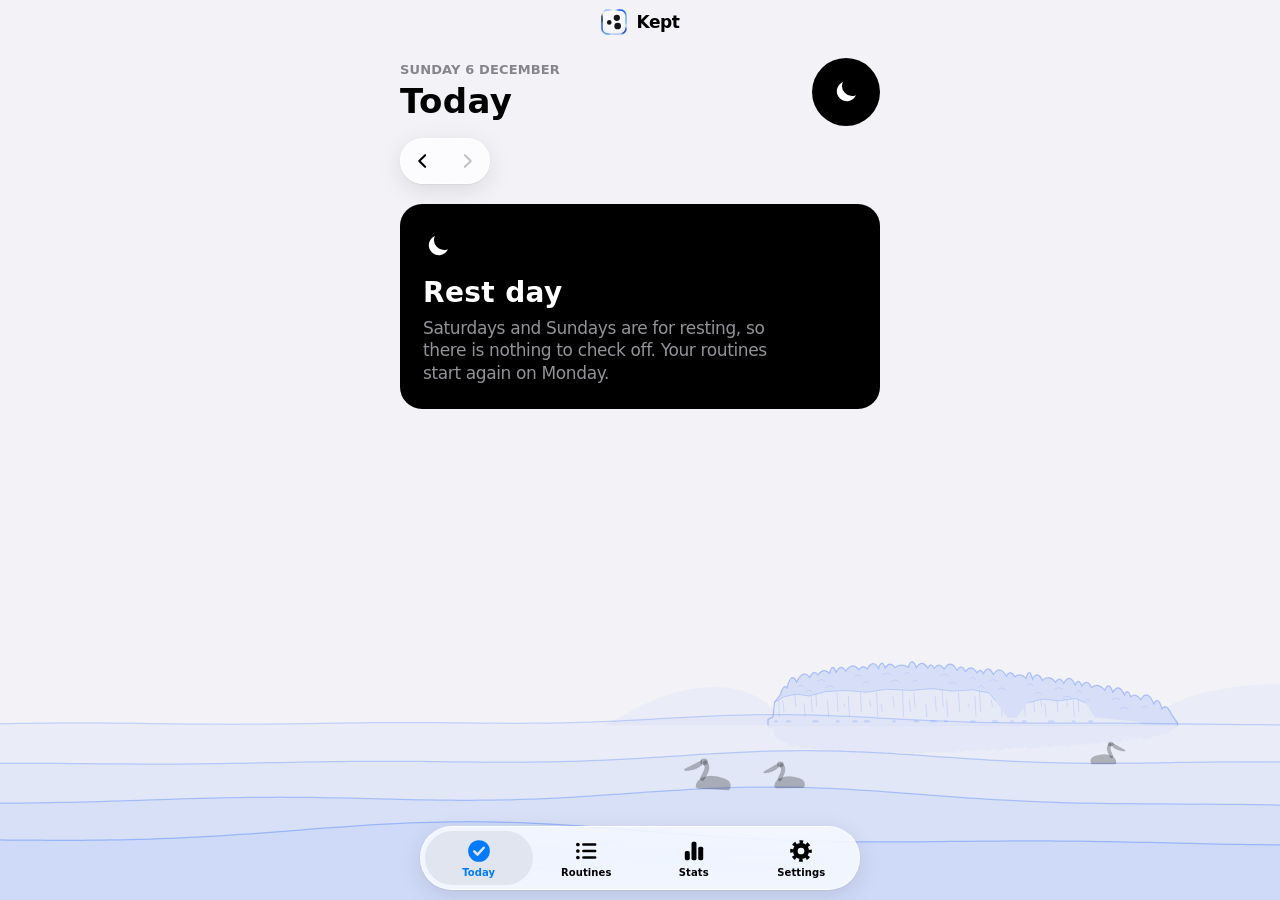
==== app/index.html @ f03f48f1 "Add the lake, Golem Grad, pelicans and the dandelion from the website Port the owner's Krtse XO webs" ====
<!doctype html>
<html lang="en">
<head>
<meta charset="utf-8">
<meta name="viewport" content="width=device-width, initial-scale=1, viewport-fit=cover">
<meta name="color-scheme" content="light dark">
<title>Kept</title>
<link rel="icon" href="icons/icon.svg" type="image/svg+xml">
<link rel="apple-touch-icon" href="icons/apple-touch-icon.png">
<link rel="stylesheet" href="styles.css">
<script type="module" src="js/ui.js"></script>
</head>
<body>
<header class="navbar"><img src="icons/icon.svg" alt="" width="28" height="28"><span>Kept</span></header>
<canvas id="water" aria-hidden="true"></canvas>
<div class="app" id="app"></div>

<div class="tabs glass"><nav id="tabs" aria-label="Sections">
  <button data-tab="today"><svg viewBox="0 0 24 24" aria-hidden="true"><mask id="tick"><rect width="24" height="24" fill="#fff"/><path d="m7.6 12.4 3 3 5.8-6.4" fill="none" stroke="#000" stroke-width="2.3" stroke-linecap="round" stroke-linejoin="round"/></mask><circle cx="12" cy="12" r="10" fill="currentColor" mask="url(#tick)"/></svg><span>Today</span></button>
  <button data-tab="routines"><svg viewBox="0 0 24 24" aria-hidden="true"><g fill="currentColor"><circle cx="4.5" cy="6" r="1.7"/><circle cx="4.5" cy="12" r="1.7"/><circle cx="4.5" cy="18" r="1.7"/></g><path d="M9.5 6h11M9.5 12h11M9.5 18h11" stroke="currentColor" stroke-width="2.2" stroke-linecap="round"/></svg><span>Routines</span></button>
  <button data-tab="stats"><svg viewBox="0 0 24 24" fill="currentColor" aria-hidden="true"><rect x="3.5" y="12" width="4.6" height="8.5" rx="1.5"/><rect x="9.7" y="3.5" width="4.6" height="17" rx="1.5"/><rect x="15.9" y="8" width="4.6" height="12.5" rx="1.5"/></svg><span>Stats</span></button>
  <button data-tab="settings"><svg viewBox="0 0 24 24" aria-hidden="true"><circle cx="12" cy="12" r="8.4" fill="none" stroke="currentColor" stroke-width="3.2" stroke-dasharray="3.3 3.3" stroke-dashoffset="1.65"/><path fill="currentColor" fill-rule="evenodd" d="M12 4.6a7.4 7.4 0 1 1 0 14.8 7.4 7.4 0 0 1 0-14.8zm0 4.3a3.1 3.1 0 1 0 0 6.2 3.1 3.1 0 0 0 0-6.2z"/></svg><span>Settings</span></button>
</nav></div>

<div id="sheetRoot"></div>
<div class="toast glass" id="toast" role="status" hidden></div>
</body>
</html>
---- app/styles.css ----
/* Kept: Apple (iOS) look. Large titles, gray grouped background with rounded lists, glass bars and buttons, the system font. */
:root{
  color-scheme:light;
  /* Apple system colors */
  --bg:#F2F2F7; --surface:#FFFFFF; --ink:#000000;
  --muted:rgba(60,60,67,.6); --faint:rgba(60,60,67,.3); --line:rgba(60,60,67,.29); --ring-off:rgba(60,60,67,.36);
  --fill:rgba(118,118,128,.12); --fill-2:rgba(120,120,128,.2); --seg-on:#FFFFFF;
  --tint:#007AFF; --tint-soft:rgba(0,122,255,.12); --green:#34C759; --danger:#FF3B30;
  --rest:#000000; --rest-ink:rgba(235,235,245,.62); --rest-title:#FFFFFF; --rest-line:transparent;
  --glass:rgba(255,255,255,.72); --glass-line:rgba(255,255,255,.75); --glass-shadow:0 6px 24px rgba(0,0,0,.1),0 1px 2px rgba(0,0,0,.06);
  --water-rgb:31, 94, 255; --water-alpha:.07; /* the lake's blue, from the owner's website */
  --hair:.5px; --radius:22px;
  --font:-apple-system,BlinkMacSystemFont,system-ui,"Segoe UI",Roboto,sans-serif;
  --font-round:ui-rounded,-apple-system,BlinkMacSystemFont,system-ui,"Segoe UI",sans-serif;
}
/* dark mode follows the iPhone setting; there is no theme toggle */
@media (prefers-color-scheme: dark){:root{
  color-scheme:dark;
  --bg:#000000; --surface:#1C1C1E; --ink:#FFFFFF;
  --muted:rgba(235,235,245,.6); --faint:rgba(235,235,245,.3); --line:rgba(84,84,88,.65); --ring-off:rgba(235,235,245,.34);
  --fill:rgba(118,118,128,.24); --fill-2:rgba(120,120,128,.36); --seg-on:#636366;
  --tint:#0A84FF; --tint-soft:rgba(10,132,255,.2); --green:#30D158; --danger:#FF453A;
  --rest-line:rgba(255,255,255,.18); --water-alpha:.09;
  --glass:rgba(37,37,40,.72); --glass-line:rgba(255,255,255,.12); --glass-shadow:0 6px 24px rgba(0,0,0,.5) }}
/* hairlines are half a pixel on Retina screens and one pixel elsewhere */
@media (max-resolution:1.5dppx){:root{--hair:1px}}

*{box-sizing:border-box}
[hidden]{display:none!important}
html{-webkit-text-size-adjust:100%;text-size-adjust:100%}
body{margin:0;min-height:100vh;background:var(--bg);color:var(--ink);font:17px/1.3 var(--font);letter-spacing:-.022em;
  -webkit-font-smoothing:antialiased;-webkit-tap-highlight-color:transparent;
  padding-left:max(16px,env(safe-area-inset-left,0px));padding-right:max(16px,env(safe-area-inset-right,0px))}
button,input,textarea{font:inherit;color:inherit;letter-spacing:inherit}
button{cursor:pointer}
:focus-visible{outline:2px solid var(--tint);outline-offset:2px}
img{display:block}
.app{position:relative;z-index:1;max-width:480px;margin:0 auto;padding-block:calc(52px + env(safe-area-inset-top,0px)) calc(110px + env(safe-area-inset-bottom,0px))}
h1,h2,h3{margin:0;text-wrap:balance}
.num{font-variant-numeric:tabular-nums}

/* large title, and the top bar with the logo and name, always visible; it turns to glass once content scrolls under it */
.head{display:flex;align-items:center;gap:12px;padding:6px 0 12px}
.head .titles{flex:1;min-width:0}
.eyebrow{font-size:13px;font-weight:600;letter-spacing:.01em;text-transform:uppercase;color:var(--muted);margin-bottom:2px}
.head h1{font-size:34px;font-weight:700;line-height:1.2;letter-spacing:.011em}
.navbar{position:fixed;inset:0 0 auto;z-index:15;height:calc(44px + env(safe-area-inset-top,0px));padding-top:env(safe-area-inset-top,0px);
  display:flex;align-items:center;justify-content:center;gap:8px;font-size:17px;font-weight:600;
  background:var(--bg);transition:background-color .2s,box-shadow .2s}
.navbar img{width:28px;height:28px}
body.scrolled .navbar{background:var(--glass);-webkit-backdrop-filter:blur(24px) saturate(180%);backdrop-filter:blur(24px) saturate(180%);box-shadow:0 var(--hair) 0 var(--line)}

/* glass buttons, like iOS 26 toolbar buttons */
.glass{background:var(--glass);-webkit-backdrop-filter:blur(20px) saturate(180%);backdrop-filter:blur(20px) saturate(180%);
  border:var(--hair) solid var(--glass-line);box-shadow:var(--glass-shadow)}
.gbtn{width:44px;height:44px;flex:none;border-radius:50%;display:grid;place-items:center;padding:0;color:var(--ink);transition:transform .15s}
.gbtn:not(.glass){border:0;background:transparent}
.gbtn:disabled{color:var(--faint);cursor:default}
.gbtn.prominent{border:0;background:var(--tint);color:#fff;box-shadow:0 4px 14px color-mix(in srgb,var(--tint) 35%,transparent)}
.ggroup{display:inline-flex;border-radius:999px}
.gpill{height:44px;padding:0 18px;border-radius:999px;font-size:15px;font-weight:600;letter-spacing:-.016em;color:var(--tint);transition:transform .15s}
.gbtn:active:not(:disabled),.gpill:active{transform:scale(.94)}
.daynav{display:flex;align-items:center;gap:10px;margin:0 0 20px}

/* progress ring, in the style of the Fitness rings */
.ring{flex:none;display:block}
.ring .trk{stroke:color-mix(in srgb,var(--green) 22%,transparent)}
.ring .prog{stroke:var(--green);transition:stroke-dashoffset .6s cubic-bezier(.2,.8,.2,1)}
.ring .t{font-family:var(--font-round);font-weight:700;fill:var(--ink);letter-spacing:0}

/* inset grouped lists */
.group{background:var(--surface);border-radius:var(--radius);overflow:hidden}
.group + .group{margin-top:20px}
.group.pad{padding:14px}
.group:not(.pad) > * + *{background:linear-gradient(var(--line),var(--line)) no-repeat right top/calc(100% - var(--sep,16px)) var(--hair)}
.group.tiles{--sep:68px}
.group :focus-visible{outline-offset:-2px}
.row{display:flex;align-items:center;gap:12px;width:100%;min-height:48px;margin:0;padding:11px 16px;border:0;border-radius:0;background-color:transparent;text-align:left;font-size:17px;color:var(--ink)}
button.row:active{background-color:var(--fill-2)}
.row .body{flex:1;min-width:0}
.row .name{overflow-wrap:anywhere}
.row .hint{font-size:15px;letter-spacing:-.016em;color:var(--muted)}
.row.link{color:var(--tint)}
.row.danger{color:var(--danger)}
.row.center{justify-content:center}
.disc{flex:none;color:var(--faint)}
.addicon{width:40px;flex:none;display:grid;place-items:center;color:var(--tint)}
.gh{font-size:13px;letter-spacing:-.006em;text-transform:uppercase;color:var(--muted);padding:0 16px 7px;margin-top:24px}
.gf{font-size:13px;letter-spacing:-.006em;color:var(--muted);padding:7px 16px 0;margin:0}
.sh{font-size:22px;font-weight:700;letter-spacing:-.012em;margin:28px 0 10px}
.note{text-align:center;color:var(--muted);font-size:15px;margin:18px 0 0}
.tile{width:40px;height:40px;border-radius:10px;flex:none;display:grid;place-items:center;font-size:22px;letter-spacing:0;background:color-mix(in srgb,var(--c) 18%,transparent)}

/* routines on the Today screen */
.row.item{min-height:64px;padding:10px 10px 10px 16px}
.check{width:44px;height:44px;margin:-8px 0;flex:none;padding:0;border:0;background:transparent;display:grid;place-items:center}
.check .ci,.status{width:30px;height:30px;border-radius:50%;flex:none;display:grid;place-items:center}
.check .ci{border:2px solid var(--ring-off);transition:background-color .2s,border-color .2s,transform .2s}
.check svg,.status svg{opacity:0}
.item.done .check .ci,.item.done .status{background:var(--c);border-color:var(--c)}
.item.done .check svg,.item.done .status svg{opacity:1}
.check:active .ci{transform:scale(.86)}
.item.pop .ci{animation:pop .4s cubic-bezier(.2,.9,.3,1.3)}
@keyframes pop{from{transform:scale(.6)}}
.item.done .name{color:var(--muted)}
.status{border:2px dashed var(--ring-off);margin-right:7px}
.item.done .status{border-style:solid}
.item.missed .hint{color:var(--danger)}
.lockline{display:flex;align-items:center;gap:6px;font-size:13px;letter-spacing:-.006em;color:var(--muted);padding:0 16px 8px}
.lockline svg{flex:none}

.empty{display:flex;flex-direction:column;align-items:center;gap:8px;text-align:center;padding:40px 16px 16px;color:var(--muted)}
.empty .logo{width:88px;height:88px;margin-bottom:8px}
.empty h3{color:var(--ink);font-size:22px;font-weight:700;letter-spacing:-.012em}
.empty p{margin:0 0 12px;font-size:15px;letter-spacing:-.016em;max-width:30ch}

.primary{display:block;width:100%;min-height:50px;padding:14px 22px;border:0;border-radius:999px;background:var(--tint);color:#fff;font-size:17px;font-weight:600;transition:transform .15s,opacity .15s}
.primary:active{transform:scale(.97);opacity:.85}
.empty .primary{width:auto;padding-inline:28px}

/* rest days (Sat & Sun) are always black */
.restcard{background:var(--rest);color:var(--rest-ink);border:1px solid var(--rest-line);border-radius:var(--radius);padding:26px 22px 24px;display:flex;flex-direction:column;gap:6px}
.restcard > svg{color:var(--rest-title)}
.restcard h3{color:var(--rest-title);font-size:28px;font-weight:700;letter-spacing:.013em;margin-top:8px}
.restcard p{margin:0;max-width:34ch}
.restbadge{width:68px;height:68px;border-radius:50%;flex:none;display:grid;place-items:center;background:var(--rest);color:var(--rest-title);border:1px solid var(--rest-line)}

/* segmented control */
.seg{display:flex;padding:3px;border-radius:999px;background:var(--fill)}
.seg button{flex:1;min-height:40px;padding:0 8px;border:0;border-radius:999px;background:transparent;font-size:15px;font-weight:500;letter-spacing:-.016em;color:var(--ink);transition:background-color .2s}
.seg button[aria-pressed="true"]{background:var(--seg-on);font-weight:600;box-shadow:0 3px 8px rgba(0,0,0,.12),0 3px 1px rgba(0,0,0,.04)}

/* stats */
.rangehead{display:flex;align-items:center;gap:10px;margin:18px 0 14px}
.rangehead .lbl{flex:1;text-align:center;font-size:17px;font-weight:600}
.card{background:var(--surface);border-radius:var(--radius);padding:16px}
.kpi .cap{font-size:13px;font-weight:600;letter-spacing:.01em;text-transform:uppercase;color:var(--muted)}
.kpi .v{font-family:var(--font-round);font-size:44px;font-weight:700;line-height:1.1;letter-spacing:0;font-variant-numeric:tabular-nums}
.kpi .v small{font-size:22px;font-weight:600;color:var(--muted);margin-left:2px}
.bars{display:grid;grid-template-columns:repeat(7,1fr);gap:8px;height:170px;margin-top:16px}
.bar{display:flex;flex-direction:column;align-items:center;gap:6px;height:100%;min-width:0}
.bar .p{font-size:11px;letter-spacing:0;color:var(--muted);height:14px;line-height:14px;font-variant-numeric:tabular-nums}
.bar .cw{flex:1;min-height:0;width:100%;display:flex;align-items:flex-end;justify-content:center}
.bar .col{width:100%;max-width:28px;min-height:6px;border-radius:7px;background:var(--green)}
.bar.future .col,.bar.zero .col{background:var(--fill)}
.bar .d{font-size:13px;font-weight:600;color:var(--muted)}
.bar.today .d{color:var(--tint)}
.bar.rest .col{background:var(--rest);border:1px solid var(--rest-line);display:grid;place-items:center}
.bar.rest .col span{writing-mode:vertical-rl;transform:rotate(180deg);font-size:10px;font-weight:700;letter-spacing:.14em;text-transform:uppercase;color:var(--rest-ink)}
.heat{display:grid;grid-template-columns:repeat(7,1fr);gap:4px;margin:16px -4px 0}
.heat .h{font-size:12px;font-weight:600;letter-spacing:0;text-align:center;color:var(--muted);padding-bottom:2px}
.day{aspect-ratio:1;width:100%;border-radius:50%;border:0;padding:0;display:grid;place-items:center;font-size:14px;font-weight:500;letter-spacing:0;font-variant-numeric:tabular-nums;background:var(--fill);color:var(--ink)}
.day.l1{background:color-mix(in srgb,var(--green) 28%,var(--surface))}
.day.l2{background:color-mix(in srgb,var(--green) 52%,var(--surface))}
.day.l3{background:color-mix(in srgb,var(--green) 78%,var(--surface));color:#000}
.day.l4{background:var(--green);color:#000;font-weight:600}
.day.rest{background:var(--rest);color:var(--rest-ink);border:1px solid var(--rest-line);cursor:default}
.day.future{opacity:.4;cursor:default}
.day.today{box-shadow:0 0 0 2px var(--surface),0 0 0 4px var(--ink)}
.day.blank{visibility:hidden}
.legend{display:flex;align-items:center;justify-content:flex-end;gap:4px;margin-top:12px;font-size:12px;letter-spacing:0;color:var(--muted)}
.legend i{width:12px;height:12px;flex:none}
.legend .gapl{margin-left:10px}
.foot{font-size:13px;letter-spacing:-.006em;color:var(--muted);margin:10px 0 0}
.rstat{display:grid;grid-template-columns:auto 1fr auto;gap:6px 12px;align-items:center;padding:12px 16px}
.rstat .tile{grid-row:span 2}
.rstat .nm{min-width:0;overflow-wrap:anywhere}
.rstat .pc{font-size:15px;font-weight:600;letter-spacing:0;color:var(--muted);font-variant-numeric:tabular-nums}
.track,.dots,.meta{grid-column:2/4}
.track{height:6px;border-radius:3px;background:var(--fill);overflow:hidden}
.track span{display:block;height:100%;border-radius:3px;background:var(--c)}
.dots{display:flex;gap:6px}
.dots i{width:16px;height:16px;border-radius:50%;background:var(--fill)}
.dots i.on{background:var(--c)}
.dots i.off{background:transparent;border:1.5px dashed var(--ring-off)}
.dots i.rest{background:var(--rest);border:1px solid var(--rest-line)}
.meta{font-size:13px;letter-spacing:-.006em;color:var(--muted)}

/* settings */
.appcard{gap:14px;padding:14px 16px}
.appcard img{width:60px;height:60px;flex:none}
.appname{font-size:22px;font-weight:700;letter-spacing:-.012em}
.group textarea{display:block;width:100%;min-height:104px;margin:0;padding:12px 16px;border:0;background-color:transparent;color:var(--ink);
  font:16px/1.4 ui-monospace,"SF Mono",Menlo,Consolas,monospace;letter-spacing:0;resize:vertical}
::placeholder{color:var(--faint)}

/* scenery from the owner's website: the lake along the bottom, behind everything, and the dandelion that blows away when today is done */
#water{position:fixed;left:0;right:0;bottom:0;width:100%;height:300px;z-index:0;pointer-events:none;color:var(--ink)}
.dandelion{position:fixed;z-index:25;left:50%;bottom:calc(110px + env(safe-area-inset-bottom,0px));width:190px;margin-left:-95px;aspect-ratio:300/320;pointer-events:none;color:var(--ink)}
.dandelion svg{display:block;width:100%;height:100%;overflow:visible}

/* floating glass tab bar */
.tabs{position:fixed;z-index:20;left:max(16px,env(safe-area-inset-left,0px));right:max(16px,env(safe-area-inset-right,0px));margin:0 auto;max-width:440px;
  bottom:max(10px,calc(env(safe-area-inset-bottom,0px) - 8px));border-radius:999px;padding:4px}
.tabs nav{display:grid;grid-template-columns:repeat(4,1fr)}
.tabs button{display:flex;flex-direction:column;align-items:center;justify-content:center;gap:2px;height:54px;border:0;border-radius:999px;background:transparent;
  color:var(--ink);font-size:10px;font-weight:600;letter-spacing:.01em;transition:background-color .2s,color .2s}
.tabs svg{width:26px;height:26px}
.tabs button[aria-current="page"]{color:var(--tint);background:var(--fill)}

/* sheet */
.overlay{position:fixed;inset:0;z-index:30;display:flex;align-items:flex-end;justify-content:center;background:rgba(0,0,0,.3)}
.sheet{background:var(--bg);width:100%;max-width:520px;max-height:calc(100% - env(safe-area-inset-top,0px) - 10px);overflow-y:auto;overscroll-behavior:contain;
  border-radius:28px 28px 0 0;padding:6px max(16px,env(safe-area-inset-right,0px)) calc(28px + env(safe-area-inset-bottom,0px)) max(16px,env(safe-area-inset-left,0px))}
.overlay.opening{animation:fade .25s ease-out}
.overlay.opening .sheet{animation:rise .35s cubic-bezier(.2,.9,.25,1)}
@media (prefers-color-scheme: dark){.sheet{--bg:#1C1C1E;--surface:#2C2C2E}}
.grabber{width:36px;height:5px;border-radius:3px;background:var(--fill-2);margin:0 auto 8px}
.sheethead{display:flex;align-items:center;justify-content:space-between;gap:8px;margin-bottom:4px}
.sheethead h2{font-size:17px;font-weight:600}
.sheet .primary{margin-top:24px}
.sheet .primary + .group{margin-top:14px}
.inp{min-height:50px}
.picks{display:grid;grid-template-columns:repeat(auto-fill,minmax(44px,1fr));gap:6px}
.emo{height:44px;border:0;border-radius:12px;padding:0;background:transparent;font-size:26px;letter-spacing:0;display:grid;place-items:center}
.emo[aria-pressed="true"]{background:var(--tint-soft);box-shadow:inset 0 0 0 2px var(--tint)}
.picks.colors{display:flex;justify-content:space-between}
.sw{width:44px;height:44px;border:0;border-radius:50%;padding:0;background:transparent;display:grid;place-items:center}
.sw::before{content:"";width:30px;height:30px;border-radius:50%;background:var(--c)}
.sw[aria-pressed="true"]{box-shadow:inset 0 0 0 2.5px var(--c)}
.daysrow{display:flex;justify-content:space-between;margin-top:14px}
.dayc{width:40px;height:40px;border:0;border-radius:50%;padding:0;background:var(--fill);font-size:15px;font-weight:600;color:var(--ink);display:grid;place-items:center}
.dayc[aria-pressed="true"]{background:var(--tint);color:#fff}
.dayc.rest{background:var(--rest);color:var(--rest-ink);border:1px solid var(--rest-line);cursor:default}
.stepper{display:flex;align-items:center;justify-content:space-between;gap:12px;margin-top:14px}
.stepper .ctl{display:inline-flex;border-radius:999px;background:var(--fill);overflow:hidden}
.stepper .ctl button{width:52px;height:40px;border:0;padding:0;background:transparent;font-size:24px;line-height:1;color:var(--ink);display:grid;place-items:center}
.stepper .ctl button + button{box-shadow:inset var(--hair) 0 0 var(--line)}
.stepper .ctl button:disabled{color:var(--faint);cursor:default}
.stepper .ctl button:active:not(:disabled){background:var(--fill-2)}

.toast{position:fixed;z-index:40;left:50%;bottom:calc(max(10px,calc(env(safe-area-inset-bottom,0px) - 8px)) + 74px);transform:translateX(-50%);
  width:max-content;max-width:calc(100% - 48px);padding:12px 20px;border-radius:999px;text-align:center;font-size:15px;font-weight:600;color:var(--ink);
  animation:toast .3s cubic-bezier(.2,.9,.25,1)}
@keyframes fade{from{opacity:0}}
@keyframes rise{from{transform:translateY(100%)}}
@keyframes toast{from{opacity:0;transform:translate(-50%,12px)}}
@media (prefers-reduced-motion:reduce){*,*::before,*::after{animation:none!important;transition:none!important}}
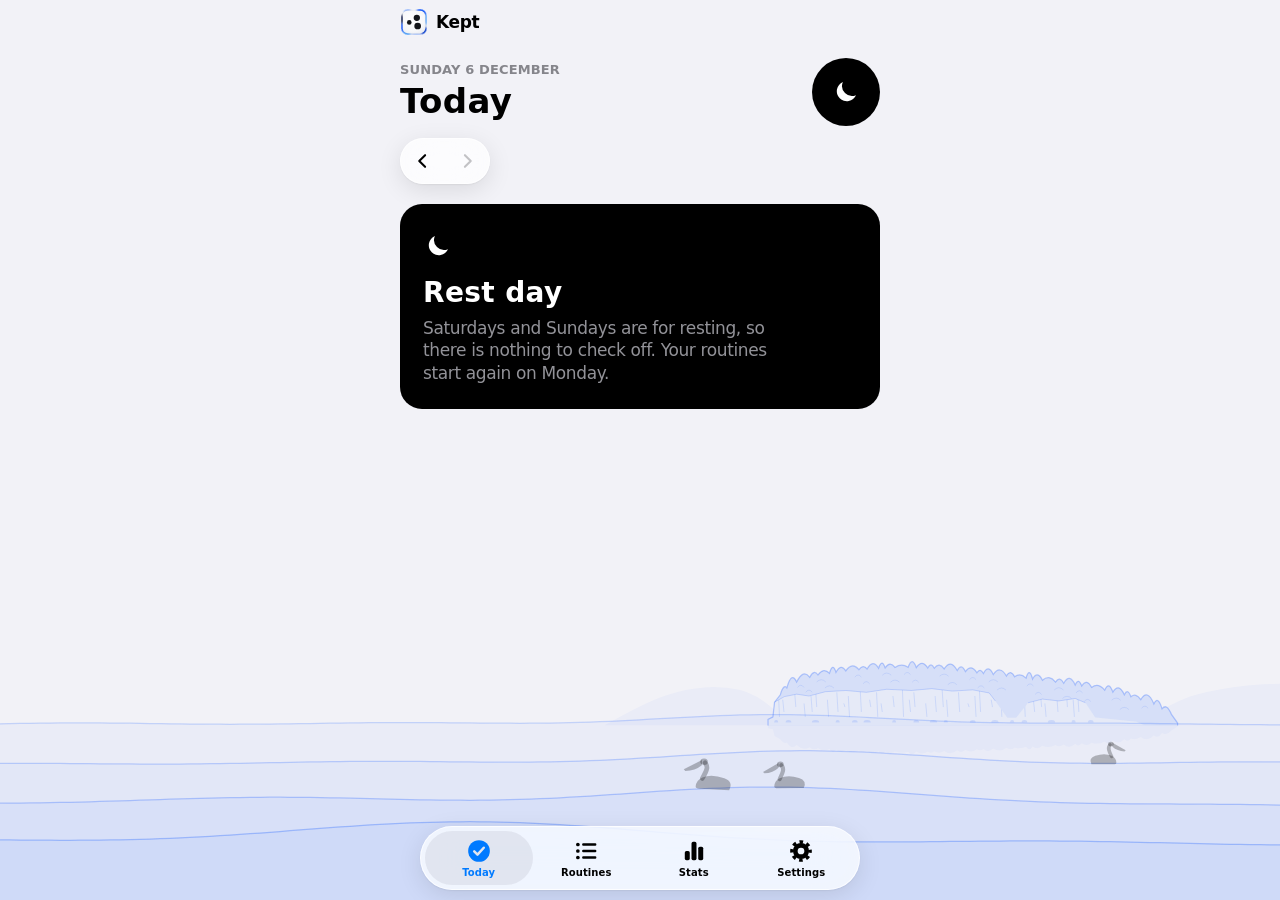
==== commit 6638aae4: "Milestone 4: works offline and installs as an app - manifest.webmanifest with the 192, 512 and maska" ====
--- a/app/index.html
+++ b/app/index.html
@@ -5,6 +5,14 @@
 <meta name="viewport" content="width=device-width, initial-scale=1, viewport-fit=cover">
 <meta name="color-scheme" content="light dark">
 <title>Kept</title>
+<meta name="mobile-web-app-capable" content="yes">
+<meta name="apple-mobile-web-app-capable" content="yes">
+<meta name="apple-mobile-web-app-title" content="Kept">
+<!-- "default" keeps the time and battery dark on the light background; black-translucent would make them white and unreadable -->
+<meta name="apple-mobile-web-app-status-bar-style" content="default">
+<meta name="theme-color" content="#F2F2F7" media="(prefers-color-scheme: light)">
+<meta name="theme-color" content="#000000" media="(prefers-color-scheme: dark)">
+<link rel="manifest" href="manifest.webmanifest">
 <link rel="icon" href="icons/icon.svg" type="image/svg+xml">
 <link rel="apple-touch-icon" href="icons/apple-touch-icon.png">
 <link rel="stylesheet" href="styles.css">
--- a/app/styles.css
+++ b/app/styles.css
@@ -45,7 +45,8 @@
 .eyebrow{font-size:13px;font-weight:600;letter-spacing:.01em;text-transform:uppercase;color:var(--muted);margin-bottom:2px}
 .head h1{font-size:34px;font-weight:700;line-height:1.2;letter-spacing:.011em}
 .navbar{position:fixed;inset:0 0 auto;z-index:15;height:calc(44px + env(safe-area-inset-top,0px));padding-top:env(safe-area-inset-top,0px);
-  display:flex;align-items:center;justify-content:center;gap:8px;font-size:17px;font-weight:600;
+  display:flex;align-items:center;gap:8px;font-size:17px;font-weight:600;
+  padding-inline:max(16px,env(safe-area-inset-left,0px),calc(50% - 240px)); /* lined up with the content column */
   background:var(--bg);transition:background-color .2s,box-shadow .2s}
 .navbar img{width:28px;height:28px}
 body.scrolled .navbar{background:var(--glass);-webkit-backdrop-filter:blur(24px) saturate(180%);backdrop-filter:blur(24px) saturate(180%);box-shadow:0 var(--hair) 0 var(--line)}
@@ -84,9 +85,23 @@
 .row.danger{color:var(--danger)}
 .row.center{justify-content:center}
 .disc{flex:none;color:var(--faint)}
+.row.stopped{padding-block:6px}
+.rowbtn{flex:1;min-width:0;display:flex;align-items:center;gap:12px;min-height:44px;padding:0;border:0;background:transparent;text-align:left;font-size:17px}
+.row.stopped .tile{filter:grayscale(1);opacity:.6}
+.row.stopped .name{color:var(--muted)}
+.pill{flex:none;min-height:36px;padding:0 16px;border:0;border-radius:999px;background:var(--tint-soft);color:var(--tint);font-size:15px;font-weight:600}
+.pill:active{opacity:.7}
+.gf.first{padding-top:0}
+.pill.quiet{background:var(--fill);color:var(--ink)}
+.reminder{margin-bottom:20px}
+.reminder .row.actions{gap:10px;padding-top:4px;background:none}
+.filepick{cursor:pointer;position:relative}
+.filepick input{position:absolute;inset:0;opacity:0;cursor:pointer;font-size:16px}
+.filepick:has(input:focus-visible){outline:2px solid var(--tint);outline-offset:-2px}
 .addicon{width:40px;flex:none;display:grid;place-items:center;color:var(--tint)}
 .gh{font-size:13px;letter-spacing:-.006em;text-transform:uppercase;color:var(--muted);padding:0 16px 7px;margin-top:24px}
 .gf{font-size:13px;letter-spacing:-.006em;color:var(--muted);padding:7px 16px 0;margin:0}
+.gf + .group{margin-top:20px}
 .sh{font-size:22px;font-weight:700;letter-spacing:-.012em;margin:28px 0 10px}
 .note{text-align:center;color:var(--muted);font-size:15px;margin:18px 0 0}
 .tile{width:40px;height:40px;border-radius:10px;flex:none;display:grid;place-items:center;font-size:22px;letter-spacing:0;background:color-mix(in srgb,var(--c) 18%,transparent)}
@@ -110,7 +125,8 @@
 .lockline svg{flex:none}
 
 .empty{display:flex;flex-direction:column;align-items:center;gap:8px;text-align:center;padding:40px 16px 16px;color:var(--muted)}
-.empty .logo{width:88px;height:88px;margin-bottom:8px}
+.dslot{width:150px;aspect-ratio:300/320;color:var(--ink)} /* keeps its size once the dandelion is gone, so nothing jumps */
+.dandelion-slow svg{display:block;width:100%;height:100%;overflow:visible}
 .empty h3{color:var(--ink);font-size:22px;font-weight:700;letter-spacing:-.012em}
 .empty p{margin:0 0 12px;font-size:15px;letter-spacing:-.016em;max-width:30ch}
 
@@ -178,11 +194,12 @@
 
 /* settings */
 .appcard{gap:14px;padding:14px 16px}
-.appcard img{width:60px;height:60px;flex:none}
 .appname{font-size:22px;font-weight:700;letter-spacing:-.012em}
 .group textarea{display:block;width:100%;min-height:104px;margin:0;padding:12px 16px;border:0;background-color:transparent;color:var(--ink);
   font:16px/1.4 ui-monospace,"SF Mono",Menlo,Consolas,monospace;letter-spacing:0;resize:vertical}
 ::placeholder{color:var(--faint)}
+.credit{text-align:center;font-size:13px;letter-spacing:-.006em;color:var(--muted);margin:28px 0 0}
+.credit b{font-weight:600;color:var(--ink)}
 
 /* scenery from the owner's website: the lake along the bottom, behind everything, and the dandelion that blows away when today is done */
 #water{position:fixed;left:0;right:0;bottom:0;width:100%;height:300px;z-index:0;pointer-events:none;color:var(--ink)}
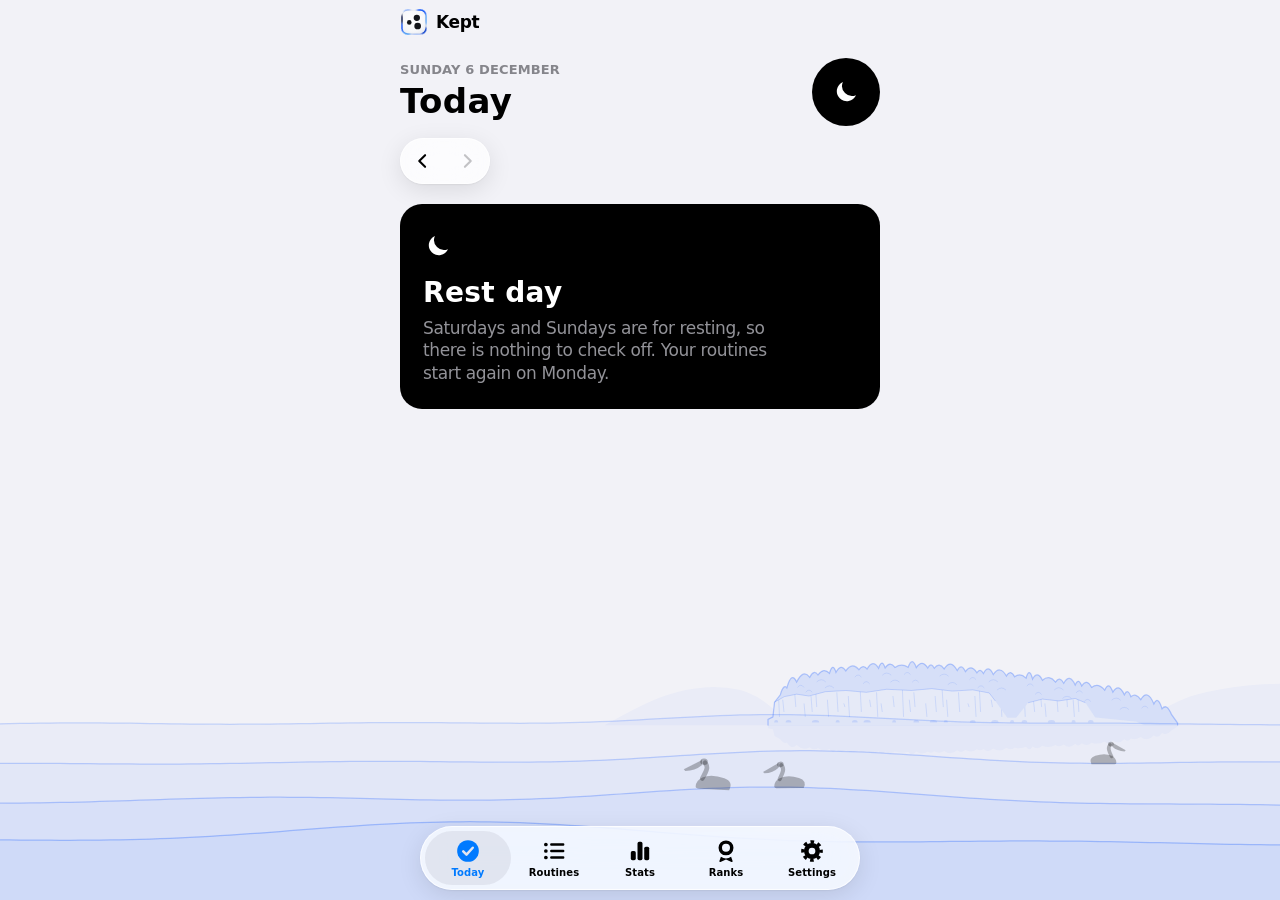
==== commit 58dcc4ed: "Intoducing ranks" ====
--- a/app/index.html
+++ b/app/index.html
@@ -27,6 +27,7 @@
   <button data-tab="today"><svg viewBox="0 0 24 24" aria-hidden="true"><mask id="tick"><rect width="24" height="24" fill="#fff"/><path d="m7.6 12.4 3 3 5.8-6.4" fill="none" stroke="#000" stroke-width="2.3" stroke-linecap="round" stroke-linejoin="round"/></mask><circle cx="12" cy="12" r="10" fill="currentColor" mask="url(#tick)"/></svg><span>Today</span></button>
   <button data-tab="routines"><svg viewBox="0 0 24 24" aria-hidden="true"><g fill="currentColor"><circle cx="4.5" cy="6" r="1.7"/><circle cx="4.5" cy="12" r="1.7"/><circle cx="4.5" cy="18" r="1.7"/></g><path d="M9.5 6h11M9.5 12h11M9.5 18h11" stroke="currentColor" stroke-width="2.2" stroke-linecap="round"/></svg><span>Routines</span></button>
   <button data-tab="stats"><svg viewBox="0 0 24 24" fill="currentColor" aria-hidden="true"><rect x="3.5" y="12" width="4.6" height="8.5" rx="1.5"/><rect x="9.7" y="3.5" width="4.6" height="17" rx="1.5"/><rect x="15.9" y="8" width="4.6" height="12.5" rx="1.5"/></svg><span>Stats</span></button>
+  <button data-tab="ranks"><svg viewBox="0 0 24 24" fill="currentColor" aria-hidden="true"><path d="M12 2.2a6.9 6.9 0 1 1 0 13.8 6.9 6.9 0 0 1 0-13.8zm0 3.2a3.7 3.7 0 1 0 0 7.4 3.7 3.7 0 0 0 0-7.4z" fill-rule="evenodd"/><path d="M7.3 17.3a8.6 8.6 0 0 0 9.4 0l1.4 4a.7.7 0 0 1-1 .8L12 19.9l-5.1 2.2a.7.7 0 0 1-1-.8z"/></svg><span>Ranks</span></button>
   <button data-tab="settings"><svg viewBox="0 0 24 24" aria-hidden="true"><circle cx="12" cy="12" r="8.4" fill="none" stroke="currentColor" stroke-width="3.2" stroke-dasharray="3.3 3.3" stroke-dashoffset="1.65"/><path fill="currentColor" fill-rule="evenodd" d="M12 4.6a7.4 7.4 0 1 1 0 14.8 7.4 7.4 0 0 1 0-14.8zm0 4.3a3.1 3.1 0 1 0 0 6.2 3.1 3.1 0 0 0 0-6.2z"/></svg><span>Settings</span></button>
 </nav></div>
 
--- a/app/styles.css
+++ b/app/styles.css
@@ -192,6 +192,35 @@
 .dots i.rest{background:var(--rest);border:1px solid var(--rest-line)}
 .meta{font-size:13px;letter-spacing:-.006em;color:var(--muted)}
 
+/* ranks: each rank has its own colors. --a and --b fill its banner, --c tints its tile and pill. */
+.rk0{--a:#6E6E73;--b:#48484A;--c:#8E8E93}
+.rk1{--a:#167C8B;--b:#0C5967;--c:#30B0C7}
+.rk2{--a:#1F6FEB;--b:#1550B8;--c:#007AFF}
+.rk3{--a:#BA5408;--b:#8A3B06;--c:#FF9500}
+.rk4{--a:#56657A;--b:#2B3645;--c:#7C8DA6}
+.rk5{--a:#7D4FE0;--b:#5230B0;--c:#AF52DE}
+.rk6{--a:#33290A;--b:#000000;--c:#D9A400;--gold:#FFD60A}
+.rank{display:flex;align-items:center;gap:12px;width:100%;margin:0;padding:14px 16px 14px 18px;border:0;border-radius:var(--radius);text-align:left;
+  color:#fff;background:linear-gradient(135deg,var(--a),var(--b));transition:transform .15s}
+.rank + .rank{margin-top:10px}
+.rank + .card{margin-top:12px}
+button.rank:active{transform:scale(.98)}
+.rank.rk6{color:var(--gold);box-shadow:inset 0 0 0 1px color-mix(in srgb,var(--gold) 55%,transparent)} /* the top rank is black and gold */
+.rank.none{background:var(--surface);color:var(--ink)}
+.rank.none .rname{color:var(--muted)}
+.rbody{flex:1;min-width:0;display:flex;flex-direction:column;gap:1px}
+.reyebrow{font-size:12px;font-weight:600;letter-spacing:.02em;text-transform:uppercase;opacity:.85}
+.rname{font-family:var(--font-round);font-size:24px;font-weight:700;line-height:1.15;letter-spacing:0}
+.rsub{font-size:14px;letter-spacing:-.01em;opacity:.9;margin-top:2px}
+.rsub b{font-weight:700}
+.remoji{flex:none;font-size:34px;line-height:1;letter-spacing:0}
+.rank .disc{color:currentColor;opacity:.6}
+.rank.big{padding:20px 16px 20px 20px}
+.rank.big .rname{font-size:32px}
+.rank.big .remoji{font-size:52px}
+.row.you .name{font-weight:600}
+.pill[class*="rk"]{display:grid;place-items:center;min-height:28px;padding:0 12px;font-size:13px;background:color-mix(in srgb,var(--c) 18%,transparent);color:var(--ink)}
+
 /* settings */
 .appcard{gap:14px;padding:14px 16px}
 .appname{font-size:22px;font-weight:700;letter-spacing:-.012em}
@@ -209,7 +238,7 @@
 /* floating glass tab bar */
 .tabs{position:fixed;z-index:20;left:max(16px,env(safe-area-inset-left,0px));right:max(16px,env(safe-area-inset-right,0px));margin:0 auto;max-width:440px;
   bottom:max(10px,calc(env(safe-area-inset-bottom,0px) - 8px));border-radius:999px;padding:4px}
-.tabs nav{display:grid;grid-template-columns:repeat(4,1fr)}
+.tabs nav{display:grid;grid-template-columns:repeat(5,1fr)}
 .tabs button{display:flex;flex-direction:column;align-items:center;justify-content:center;gap:2px;height:54px;border:0;border-radius:999px;background:transparent;
   color:var(--ink);font-size:10px;font-weight:600;letter-spacing:.01em;transition:background-color .2s,color .2s}
 .tabs svg{width:26px;height:26px}
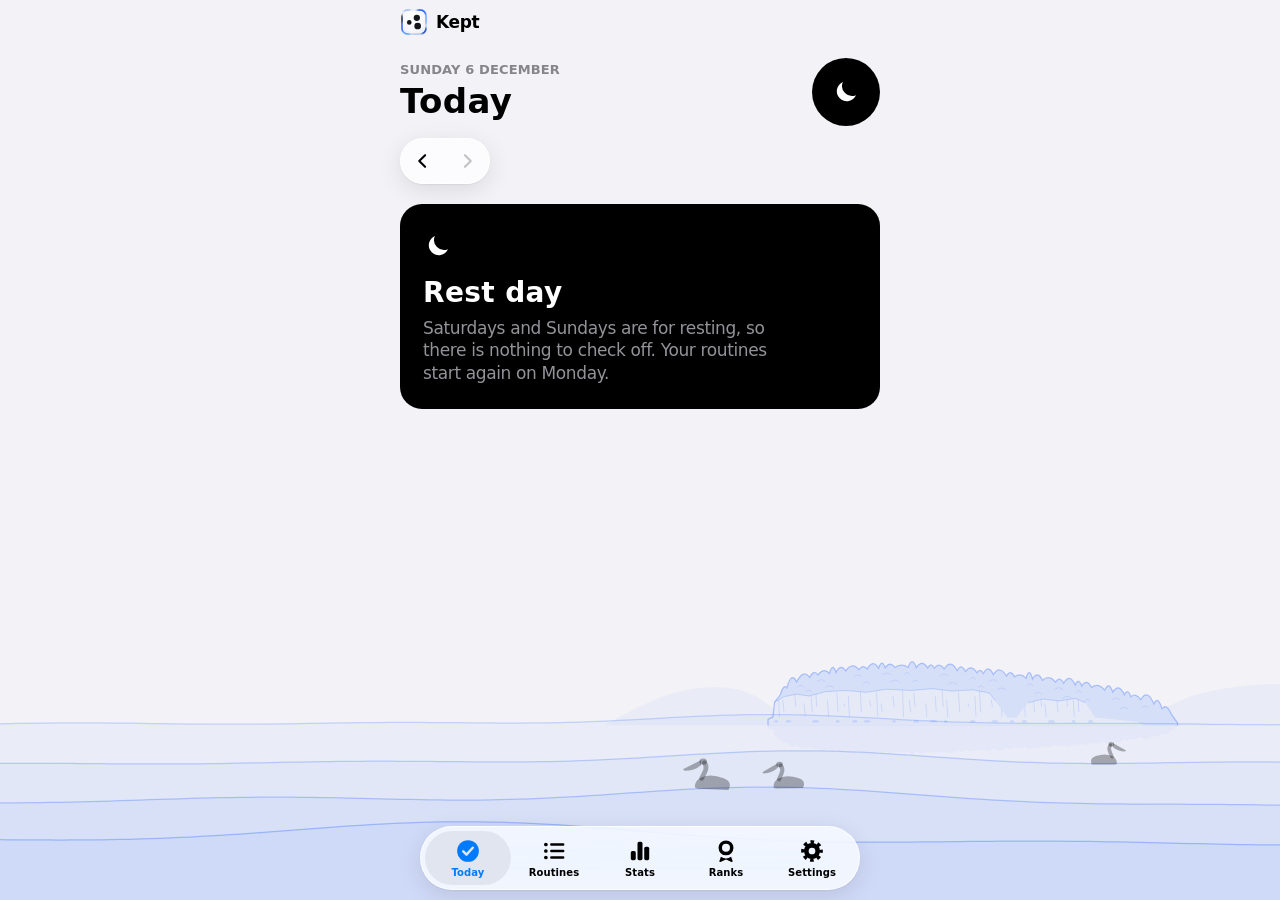
==== commit 30fab722: "dark mode button in settings" ====
--- a/app/index.html
+++ b/app/index.html
@@ -15,6 +15,8 @@
 <link rel="manifest" href="manifest.webmanifest">
 <link rel="icon" href="icons/icon.svg" type="image/svg+xml">
 <link rel="apple-touch-icon" href="icons/apple-touch-icon.png">
+<!-- the appearance chosen in Settings (light or dark), applied before the page draws so it never flashes the other one -->
+<script>try{var t=JSON.parse(localStorage.getItem('kept-meta-v1')||'{}').theme;if(t==='light'||t==='dark')document.documentElement.setAttribute('data-theme',t)}catch(e){}</script>
 <link rel="stylesheet" href="styles.css">
 <script type="module" src="js/ui.js"></script>
 </head>
--- a/app/styles.css
+++ b/app/styles.css
@@ -13,8 +13,8 @@
   --font:-apple-system,BlinkMacSystemFont,system-ui,"Segoe UI",Roboto,sans-serif;
   --font-round:ui-rounded,-apple-system,BlinkMacSystemFont,system-ui,"Segoe UI",sans-serif;
 }
-/* dark mode follows the iPhone setting; there is no theme toggle */
-@media (prefers-color-scheme: dark){:root{
+/* dark colours: they follow the iPhone setting, unless Settings → Dark mode chose (data-theme on <html>, set before the page draws) */
+@media (prefers-color-scheme: dark){:root:not([data-theme="light"]){
   color-scheme:dark;
   --bg:#000000; --surface:#1C1C1E; --ink:#FFFFFF;
   --muted:rgba(235,235,245,.6); --faint:rgba(235,235,245,.3); --line:rgba(84,84,88,.65); --ring-off:rgba(235,235,245,.34);
@@ -22,6 +22,14 @@
   --tint:#0A84FF; --tint-soft:rgba(10,132,255,.2); --green:#30D158; --danger:#FF453A;
   --rest-line:rgba(255,255,255,.18); --water-alpha:.09;
   --glass:rgba(37,37,40,.72); --glass-line:rgba(255,255,255,.12); --glass-shadow:0 6px 24px rgba(0,0,0,.5) }}
+:root[data-theme="dark"]{
+  color-scheme:dark;
+  --bg:#000000; --surface:#1C1C1E; --ink:#FFFFFF;
+  --muted:rgba(235,235,245,.6); --faint:rgba(235,235,245,.3); --line:rgba(84,84,88,.65); --ring-off:rgba(235,235,245,.34);
+  --fill:rgba(118,118,128,.24); --fill-2:rgba(120,120,128,.36); --seg-on:#636366;
+  --tint:#0A84FF; --tint-soft:rgba(10,132,255,.2); --green:#30D158; --danger:#FF453A;
+  --rest-line:rgba(255,255,255,.18); --water-alpha:.09;
+  --glass:rgba(37,37,40,.72); --glass-line:rgba(255,255,255,.12); --glass-shadow:0 6px 24px rgba(0,0,0,.5) }
 /* hairlines are half a pixel on Retina screens and one pixel elsewhere */
 @media (max-resolution:1.5dppx){:root{--hair:1px}}
 
@@ -192,36 +200,75 @@
 .dots i.rest{background:var(--rest);border:1px solid var(--rest-line)}
 .meta{font-size:13px;letter-spacing:-.006em;color:var(--muted)}
 
-/* ranks: each rank has its own colors. --a and --b fill its banner, --c tints its tile and pill. */
-.rk0{--a:#6E6E73;--b:#48484A;--c:#8E8E93}
-.rk1{--a:#167C8B;--b:#0C5967;--c:#30B0C7}
-.rk2{--a:#1F6FEB;--b:#1550B8;--c:#007AFF}
-.rk3{--a:#BA5408;--b:#8A3B06;--c:#FF9500}
-.rk4{--a:#56657A;--b:#2B3645;--c:#7C8DA6}
-.rk5{--a:#7D4FE0;--b:#5230B0;--c:#AF52DE}
-.rk6{--a:#33290A;--b:#000000;--c:#D9A400;--gold:#FFD60A}
-.rank{display:flex;align-items:center;gap:12px;width:100%;margin:0;padding:14px 16px 14px 18px;border:0;border-radius:var(--radius);text-align:left;
-  color:#fff;background:linear-gradient(135deg,var(--a),var(--b));transition:transform .15s}
-.rank + .rank{margin-top:10px}
-.rank + .card{margin-top:12px}
-button.rank:active{transform:scale(.98)}
-.rank.rk6{color:var(--gold);box-shadow:inset 0 0 0 1px color-mix(in srgb,var(--gold) 55%,transparent)} /* the top rank is black and gold */
-.rank.none{background:var(--surface);color:var(--ink)}
-.rank.none .rname{color:var(--muted)}
-.rbody{flex:1;min-width:0;display:flex;flex-direction:column;gap:1px}
-.reyebrow{font-size:12px;font-weight:600;letter-spacing:.02em;text-transform:uppercase;opacity:.85}
-.rname{font-family:var(--font-round);font-size:24px;font-weight:700;line-height:1.15;letter-spacing:0}
-.rsub{font-size:14px;letter-spacing:-.01em;opacity:.9;margin-top:2px}
-.rsub b{font-weight:700}
-.remoji{flex:none;font-size:34px;line-height:1;letter-spacing:0}
-.rank .disc{color:currentColor;opacity:.6}
-.rank.big{padding:20px 16px 20px 20px}
-.rank.big .rname{font-size:32px}
-.rank.big .remoji{font-size:52px}
-.row.you .name{font-weight:600}
-.pill[class*="rk"]{display:grid;place-items:center;min-height:28px;padding:0 12px;font-size:13px;background:color-mix(in srgb,var(--c) 18%,transparent);color:var(--ink)}
-
+/* ranks: the artwork in ranks/ is drawn with these two fonts (SIL Open Font License, see fonts/). Only the artwork uses them; the app keeps the system font. */
+@font-face{font-family:'Bricolage Grotesque';font-style:normal;font-weight:800;font-display:swap;src:url(fonts/bricolage-grotesque-800.woff2) format('woff2')}
+@font-face{font-family:'Figtree';font-style:normal;font-weight:500 700;font-display:swap;src:url(fonts/figtree.woff2) format('woff2')}
+.art{display:block;position:relative}
+.art svg{display:block;width:100%;height:100%}
+/* until the artwork loads, a block in the rank's colors holds its place */
+.rk0{--a:#6E7178;--b:#3C3F45} .rk1{--a:#9C6238;--b:#55311A} .rk2{--a:#8C98A7;--b:#4E5A68} .rk3{--a:#B08524;--b:#664A0F}
+.rk4{--a:#2E8A8E;--b:#123F49} .rk5{--a:#12884E;--b:#053A26} .rk6{--a:#1D1B22;--b:#050506;--glow:#FF4D5E}
+.art.banner.ph{display:flex;align-items:center;padding:0 6%;border-radius:12px;background:linear-gradient(135deg,var(--a),var(--b));color:#fff;font-size:26px;font-weight:800}
+.art.badge.ph::before,.art.badge.none::before{content:"";position:absolute;inset:20% 24% 13%;border-radius:50%;background:linear-gradient(135deg,var(--a),var(--b))}
+.art.badge.none{aspect-ratio:560/430}
+.art.badge.none::before{background:none;border:2px dashed var(--ring-off)}
+.ranknote{margin-bottom:14px}
+.ladder{display:flex;flex-direction:column;gap:12px;container-type:inline-size}
+/* faded on a solid backing, so the lake doesn't show through; the corners match the artwork's (40 of 1200) */
+.rung.unreached{background:var(--bg);border-radius:3.33cqw}
+.rung.unreached .art{filter:grayscale(1);opacity:.45}
+.ycap{display:flex;align-items:center;gap:5px;font-size:13px;font-weight:600;letter-spacing:.01em;text-transform:uppercase;color:var(--tint);padding:0 4px 8px}
+.ycap.final{color:var(--muted)}
+/* this month's banner (Ranks) and a month's banner (Stats): lifted off the page by a glow in the rank's color; corners match the artwork's (40 of 1200) */
+.hero{display:block;width:100%;margin:0;padding:0;border:0;background:none;container-type:inline-size;transition:transform .15s}
+button.hero:active{transform:scale(.98)}
+.hero .art{border-radius:3.33cqw;box-shadow:0 14px 30px -14px var(--glow,var(--a)),0 4px 14px -6px color-mix(in srgb,var(--glow,var(--a)) 55%,transparent)}
+.hero + .card{margin-top:16px}
+/* the rank you hold comes alive, while its picture stays still: comets streak around the ring, appearing and fading away, the gems on the ring twinkle,
+   the glow behind it pulses, and a sheen crosses the banner now and then. Reduce Motion turns all of it off (see the end of this file). */
+.comet{opacity:0} /* hidden everywhere else, and when motion is reduced */
+.hero .comet{animation:comet 4s linear infinite}
+.hero .gem{transform-box:fill-box;transform-origin:center;animation:gem 2.8s ease-in-out infinite}
+.hero .aura{animation:aura 4.5s ease-in-out infinite}
+.hero .art{overflow:hidden}
+.hero .art::after{content:"";position:absolute;inset:0;pointer-events:none;transform:translateX(-100%);
+  background:linear-gradient(105deg,transparent 35%,rgba(255,255,255,var(--shine,.16)) 50%,transparent 65%);animation:shine var(--shine-t,7s) ease-in-out 1s infinite}
+/* a comet appears, races about three quarters of the way round the ring, and fades out */
+@keyframes comet{0%{stroke-dashoffset:0;opacity:0}12%{opacity:1}60%{opacity:1}78%{opacity:0}100%{stroke-dashoffset:-100;opacity:0}}
+@keyframes gem{0%,100%{transform:scale(1);opacity:1}50%{transform:scale(1.35);opacity:.55}}
+@keyframes aura{0%,100%{opacity:.55}50%{opacity:1}}
+@keyframes shine{0%{transform:translateX(-100%)}25%,100%{transform:translateX(100%)}}
+/* higher ranks shine more: Platinum a little, Emerald clearly, The Chosen most. The shine is brighter and comes more often,
+   four-point sparkles twinkle around the circle in two alternating sets, and on Emerald and The Chosen the glow breathes. */
+.hero{position:relative;--star:url("data:image/svg+xml,%3Csvg xmlns='http://www.w3.org/2000/svg' viewBox='0 0 20 20'%3E%3Cpath d='M10 0C11 7 13 9 20 10C13 11 11 13 10 20C9 13 7 11 0 10C7 9 9 7 10 0Z' fill='white'/%3E%3C/svg%3E")}
+.hero[data-rk="4"]{--shine:.24;--shine-t:5.5s}
+.hero[data-rk="5"]{--shine:.32;--shine-t:4.5s}
+.hero[data-rk="6"]{--shine:.4;--shine-t:3.8s}
+.hero[data-rk="4"]::before,.hero[data-rk="5"]::before,.hero[data-rk="6"]::before,.hero[data-rk="5"]::after,.hero[data-rk="6"]::after{
+  content:"";position:absolute;inset:0;z-index:1;pointer-events:none;opacity:0;animation:sparkle 2.4s ease-in-out infinite}
+.hero[data-rk]::after{animation-delay:-1.2s} /* the second set twinkles half a beat after the first */
+.hero[data-rk="4"]::before{background:var(--star) 63% 18%/12px no-repeat,var(--star) 92% 72%/10px no-repeat,var(--star) 70% 86%/8px no-repeat}
+.hero[data-rk="5"]::before{background:var(--star) 62% 16%/16px no-repeat,var(--star) 93% 30%/12px no-repeat,var(--star) 88% 86%/10px no-repeat,var(--star) 58% 62%/9px no-repeat}
+.hero[data-rk="5"]::after{background:var(--star) 76% 5%/11px no-repeat,var(--star) 97% 56%/14px no-repeat,var(--star) 66% 90%/12px no-repeat,var(--star) 55% 34%/8px no-repeat}
+.hero[data-rk="6"]::before{background:var(--star) 57% 14%/20px no-repeat,var(--star) 95% 24%/15px no-repeat,var(--star) 92% 84%/13px no-repeat,var(--star) 54% 64%/11px no-repeat,var(--star) 81% 3%/10px no-repeat}
+.hero[data-rk="6"]::after{background:var(--star) 70% 4%/14px no-repeat,var(--star) 98% 52%/18px no-repeat,var(--star) 63% 94%/15px no-repeat,var(--star) 51% 38%/10px no-repeat,var(--star) 86% 96%/9px no-repeat}
+.hero[data-rk="5"] .art,.hero[data-rk="6"] .art{animation:glow 3s ease-in-out infinite}
+@keyframes sparkle{0%,100%{opacity:0}50%{opacity:1}}
+@keyframes glow{0%,100%{box-shadow:0 14px 30px -14px var(--glow,var(--a)),0 4px 14px -6px color-mix(in srgb,var(--glow,var(--a)) 55%,transparent)}
+  50%{box-shadow:0 18px 44px -10px var(--glow,var(--a)),0 0 26px -2px color-mix(in srgb,var(--glow,var(--a)) 70%,transparent)}}
+.rankrow{margin-bottom:20px}
+.rankrow .row{padding:6px 12px}
+.goal{margin:8px 4px 0;font-size:15px;letter-spacing:-.016em;color:var(--muted)}
+.goal b{font-weight:600;color:var(--ink)}
+.group.months{--sep:100px}
+.group.months .row{padding:6px 12px}
+.slot{flex:none;width:76px;height:58px;display:grid;place-items:center}
+.slot .art{height:100%}
 /* settings */
+.switch{flex:none;position:relative;width:51px;height:31px;padding:0;border:0;border-radius:999px;background:var(--fill-2);transition:background-color .2s}
+.switch[aria-checked="true"]{background:var(--green)}
+.switch span{position:absolute;top:2px;left:2px;width:27px;height:27px;border-radius:50%;background:#fff;box-shadow:0 3px 8px rgba(0,0,0,.15),0 3px 1px rgba(0,0,0,.06);transition:transform .2s}
+.switch[aria-checked="true"] span{transform:translateX(20px)}
 .appcard{gap:14px;padding:14px 16px}
 .appname{font-size:22px;font-weight:700;letter-spacing:-.012em}
 .group textarea{display:block;width:100%;min-height:104px;margin:0;padding:12px 16px;border:0;background-color:transparent;color:var(--ink);
@@ -250,7 +297,8 @@
   border-radius:28px 28px 0 0;padding:6px max(16px,env(safe-area-inset-right,0px)) calc(28px + env(safe-area-inset-bottom,0px)) max(16px,env(safe-area-inset-left,0px))}
 .overlay.opening{animation:fade .25s ease-out}
 .overlay.opening .sheet{animation:rise .35s cubic-bezier(.2,.9,.25,1)}
-@media (prefers-color-scheme: dark){.sheet{--bg:#1C1C1E;--surface:#2C2C2E}}
+@media (prefers-color-scheme: dark){:root:not([data-theme="light"]) .sheet{--bg:#1C1C1E;--surface:#2C2C2E}}
+:root[data-theme="dark"] .sheet{--bg:#1C1C1E;--surface:#2C2C2E}
 .grabber{width:36px;height:5px;border-radius:3px;background:var(--fill-2);margin:0 auto 8px}
 .sheethead{display:flex;align-items:center;justify-content:space-between;gap:8px;margin-bottom:4px}
 .sheethead h2{font-size:17px;font-weight:600}
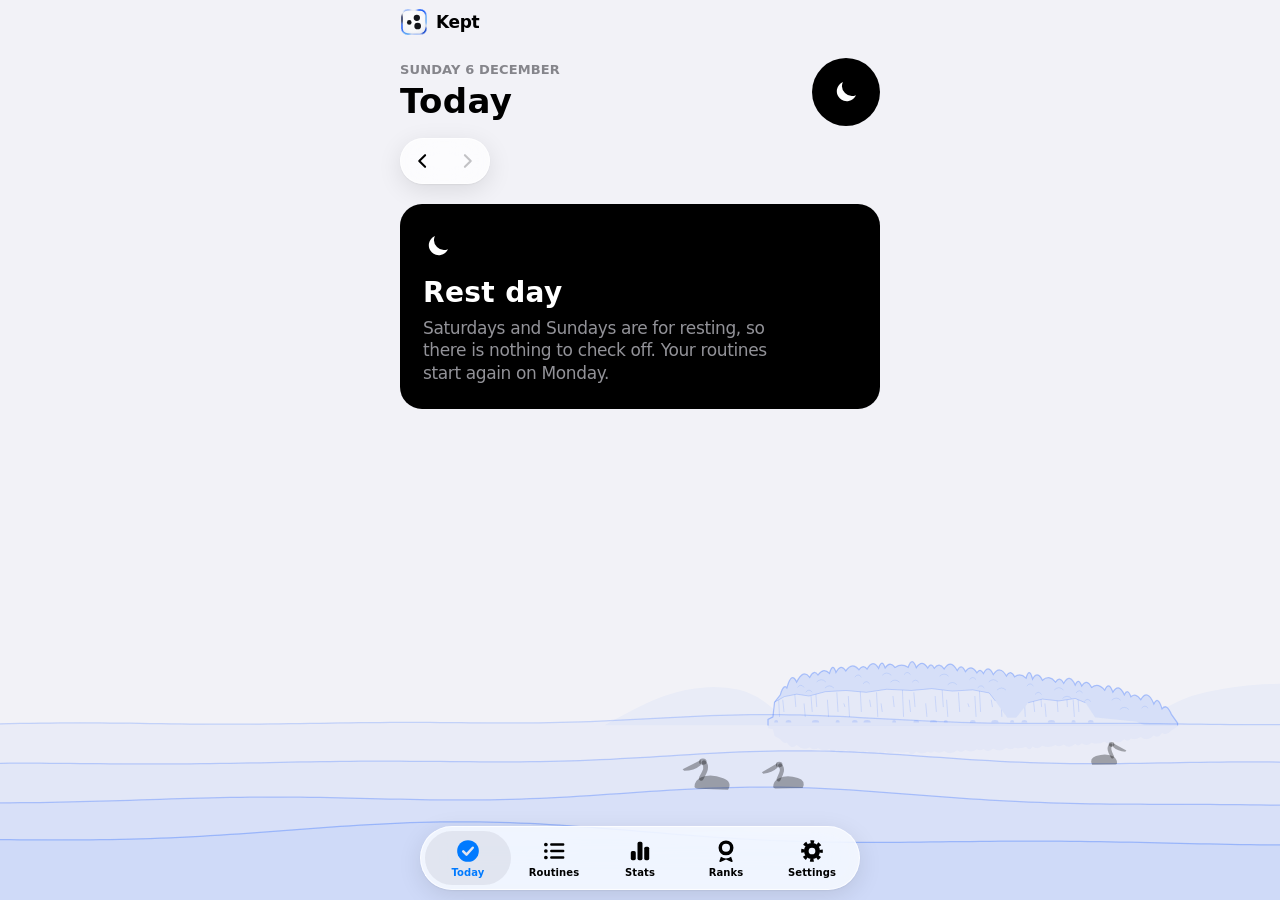
==== commit 9e2b44e8: "chosen emoj updated / all done alert added" ====
--- a/app/index.html
+++ b/app/index.html
@@ -34,6 +34,7 @@
 </nav></div>
 
 <div id="sheetRoot"></div>
+<div id="doneRoot"></div>
 <div class="toast glass" id="toast" role="status" hidden></div>
 </body>
 </html>
--- a/app/styles.css
+++ b/app/styles.css
@@ -277,10 +277,19 @@
 .credit{text-align:center;font-size:13px;letter-spacing:-.006em;color:var(--muted);margin:28px 0 0}
 .credit b{font-weight:600;color:var(--ink)}
 
-/* scenery from the owner's website: the lake along the bottom, behind everything, and the dandelion that blows away when today is done */
+/* scenery from the owner's website: the lake along the bottom, behind everything, and the dandelion of the "All done" pop-up */
 #water{position:fixed;left:0;right:0;bottom:0;width:100%;height:300px;z-index:0;pointer-events:none;color:var(--ink)}
-.dandelion{position:fixed;z-index:25;left:50%;bottom:calc(110px + env(safe-area-inset-bottom,0px));width:190px;margin-left:-95px;aspect-ratio:300/320;pointer-events:none;color:var(--ink)}
-.dandelion svg{display:block;width:100%;height:100%;overflow:visible}
+/* the "All done" pop-up: a card in the middle of the screen, with the dandelion blowing at its top */
+.overlay.center{align-items:center;padding:24px;animation:fade .25s ease-out}
+.donecard{width:100%;max-width:340px;padding:4px 24px 24px;border-radius:28px;background:var(--surface);color:var(--ink);text-align:center;
+  box-shadow:0 24px 60px rgba(0,0,0,.35);animation:popin .45s cubic-bezier(.2,.9,.3,1.2)}
+.donecard .dslot{width:150px;margin:0 auto -4px}
+.dandelion-done svg{display:block;width:100%;height:100%;overflow:visible}
+.donecard:focus{outline:none}
+.donecard h2{font-size:24px;font-weight:700;letter-spacing:-.012em}
+.donecard p{margin:6px 0 0;font-size:15px;letter-spacing:-.016em;color:var(--muted)}
+.donecard .primary{margin-top:20px}
+@keyframes popin{from{opacity:0;transform:scale(.88)}}
 
 /* floating glass tab bar */
 .tabs{position:fixed;z-index:20;left:max(16px,env(safe-area-inset-left,0px));right:max(16px,env(safe-area-inset-right,0px));margin:0 auto;max-width:440px;
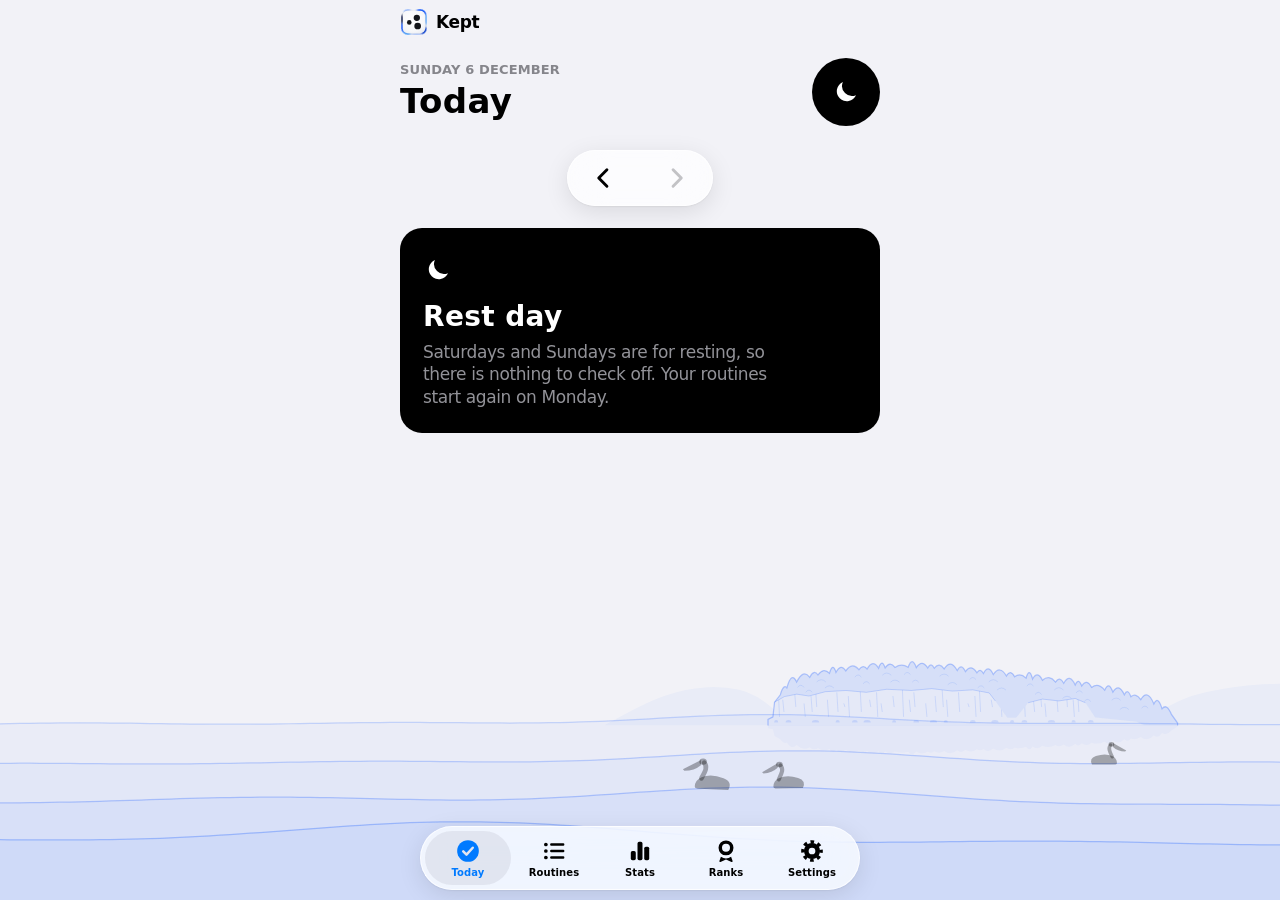
==== commit 1e7a3c30: "gta - vice city theme" ====
--- a/app/index.html
+++ b/app/index.html
@@ -18,11 +18,15 @@
 <!-- the appearance chosen in Settings (light or dark), applied before the page draws so it never flashes the other one -->
 <script>try{var t=JSON.parse(localStorage.getItem('kept-meta-v1')||'{}').theme;if(t==='light'||t==='dark')document.documentElement.setAttribute('data-theme',t)}catch(e){}</script>
 <link rel="stylesheet" href="styles.css">
+<!-- a theme from app/themes (Settings → Theme), added before the page draws so the standard look never flashes; ui.js checks it is still offered -->
+<script>try{var s=JSON.parse(localStorage.getItem('kept-meta-v1')||'{}').skin;if(typeof s==='string'&&/^[a-z0-9-]+$/.test(s)){document.documentElement.setAttribute('data-skin',s);document.write('<link rel="stylesheet" id="skinCss" href="themes/'+s+'/theme.css">')}}catch(e){}</script>
 <script type="module" src="js/ui.js"></script>
 </head>
 <body>
 <header class="navbar"><img src="icons/icon.svg" alt="" width="28" height="28"><span>Kept</span></header>
+<div id="skin" aria-hidden="true"><i class="s1"></i><i class="s2"></i><i class="s3"></i><i class="s4"></i></div><!-- scenery slots a theme can dress -->
 <canvas id="water" aria-hidden="true"></canvas>
+<div id="skin-front" aria-hidden="true"><i class="f1"></i><i class="f2"></i><i class="f3"></i><i class="f4"></i></div><!-- scenery slots in front of the lake -->
 <div class="app" id="app"></div>
 
 <div class="tabs glass"><nav id="tabs" aria-label="Sections">
--- a/app/styles.css
+++ b/app/styles.css
@@ -7,6 +7,20 @@
   --fill:rgba(118,118,128,.12); --fill-2:rgba(120,120,128,.2); --seg-on:#FFFFFF;
   --tint:#007AFF; --tint-soft:rgba(0,122,255,.12); --green:#34C759; --danger:#FF3B30;
   --rest:#000000; --rest-ink:rgba(235,235,245,.62); --rest-title:#FFFFFF; --rest-line:transparent;
+  --heat-miss:#FF3B30; --heat-1:#FF9500; --heat-2:#FFCC00; --heat-3:#A3D94E; --heat-4:#34C759; /* Stats → Month, the traffic light: missed, then 1–33%, 34–66%, 67–99%, 100% */
+  /* the neon routine colours in light mode (the "Hong Kong" look, chosen 20 Nov 2026; its rules are under .lightmode at the end):
+     a little deeper than the fluorescent dark-mode ones so they hold on white, white check marks.
+     The glow tokens below (y, blur, spread, strength; --fx-hi top highlight; --fx-pick picked ring) drive dark mode's neon glow. */
+  --n-green:#2BE31F; --n-blue:#2A5BFF; --n-purple:#B21CF5; --n-teal:#00DEC0; --n-orange:#FF5A1A;
+  --n-green-ink:#fff; --n-blue-ink:#fff; --n-purple-ink:#fff; --n-teal-ink:#fff; --n-orange-ink:#fff;
+  /* the dark-mode neon colours and their check marks, also used by light mode's done checks (the same in both modes) */
+  --n-green-dk:#39FF14; --n-blue-dk:#1F51FF; --n-purple-dk:#BC13FE; --n-teal-dk:#00F5D4; --n-orange-dk:#FF5F1F;
+  --n-green-dk-ink:#000; --n-blue-dk-ink:#fff; --n-purple-dk-ink:#fff; --n-teal-dk-ink:#000; --n-orange-dk-ink:#fff;
+  --vc-pink:#FF3FA4; --vc-cyan:#2DE2E6; --vc-sun:#FF8C5A; /* a little Vice City in light mode's neon: Miami pink, cyan and a sunset */
+  --fxy:0px; --fxb1:5px; --fxs1:1px; --fxa1:35%; --fxb2:16px; --fxs2:4px; --fxa2:70%;
+  --fxpy:0px; --fxpb:12px; --fxps:3px; --fxpa:65%;
+  --fx-hi:100%; --fx-pick:0%;
+  --vacation:#5AC8FA; --vac-ink:#1B6B93; /* vacation days: Apple sky blue, the lake's colour; the pelican is drawn in vac-ink */
   --glass:rgba(255,255,255,.72); --glass-line:rgba(255,255,255,.75); --glass-shadow:0 6px 24px rgba(0,0,0,.1),0 1px 2px rgba(0,0,0,.06);
   --water-rgb:31, 94, 255; --water-alpha:.07; /* the lake's blue, from the owner's website */
   --hair:.5px; --radius:22px;
@@ -21,6 +35,13 @@
   --fill:rgba(118,118,128,.24); --fill-2:rgba(120,120,128,.36); --seg-on:#636366;
   --tint:#0A84FF; --tint-soft:rgba(10,132,255,.2); --green:#30D158; --danger:#FF453A;
   --rest-line:rgba(255,255,255,.18); --water-alpha:.09;
+  --vacation:#64D2FF; --vac-ink:#A5E4FF; --pl-eye:#1C1C1E;
+  --n-green:#39FF14; --n-blue:#1F51FF; --n-purple:#BC13FE; --n-teal:#00F5D4; --n-orange:#FF5F1F;
+  --n-green-ink:#000; --n-blue-ink:#fff; --n-purple-ink:#fff; --n-teal-ink:#000; --n-orange-ink:#fff;
+  --fxy:0px; --fxb1:5px; --fxs1:1px; --fxa1:35%; --fxb2:16px; --fxs2:4px; --fxa2:70%;
+  --fxpy:0px; --fxpb:12px; --fxps:3px; --fxpa:65%;
+  --fx-hi:100%; --fx-pick:0%;
+  --heat-miss:#FF453A; --heat-1:#FF9F0A; --heat-2:#FFD60A; --heat-3:#9BD54E; --heat-4:#30D158;
   --glass:rgba(37,37,40,.72); --glass-line:rgba(255,255,255,.12); --glass-shadow:0 6px 24px rgba(0,0,0,.5) }}
 :root[data-theme="dark"]{
   color-scheme:dark;
@@ -29,6 +50,13 @@
   --fill:rgba(118,118,128,.24); --fill-2:rgba(120,120,128,.36); --seg-on:#636366;
   --tint:#0A84FF; --tint-soft:rgba(10,132,255,.2); --green:#30D158; --danger:#FF453A;
   --rest-line:rgba(255,255,255,.18); --water-alpha:.09;
+  --vacation:#64D2FF; --vac-ink:#A5E4FF; --pl-eye:#1C1C1E;
+  --n-green:#39FF14; --n-blue:#1F51FF; --n-purple:#BC13FE; --n-teal:#00F5D4; --n-orange:#FF5F1F;
+  --n-green-ink:#000; --n-blue-ink:#fff; --n-purple-ink:#fff; --n-teal-ink:#000; --n-orange-ink:#fff;
+  --fxy:0px; --fxb1:5px; --fxs1:1px; --fxa1:35%; --fxb2:16px; --fxs2:4px; --fxa2:70%;
+  --fxpy:0px; --fxpb:12px; --fxps:3px; --fxpa:65%;
+  --fx-hi:100%; --fx-pick:0%;
+  --heat-miss:#FF453A; --heat-1:#FF9F0A; --heat-2:#FFD60A; --heat-3:#9BD54E; --heat-4:#30D158;
   --glass:rgba(37,37,40,.72); --glass-line:rgba(255,255,255,.12); --glass-shadow:0 6px 24px rgba(0,0,0,.5) }
 /* hairlines are half a pixel on Retina screens and one pixel elsewhere */
 @media (max-resolution:1.5dppx){:root{--hair:1px}}
@@ -69,7 +97,12 @@
 .ggroup{display:inline-flex;border-radius:999px}
 .gpill{height:44px;padding:0 18px;border-radius:999px;font-size:15px;font-weight:600;letter-spacing:-.016em;color:var(--tint);transition:transform .15s}
 .gbtn:active:not(:disabled),.gpill:active{transform:scale(.94)}
-.daynav{display:flex;align-items:center;gap:10px;margin:0 0 20px}
+/* three columns, so the arrows stay put in the middle whether or not the Today button shows on the right */
+.daynav{display:grid;grid-template-columns:1fr auto 1fr;align-items:center;gap:10px;margin:12px 0 22px}
+/* the day arrows: centred and bigger, easy to hit with a thumb */
+.daynav .gbtn{width:72px;height:54px}
+.daynav .gbtn svg{width:28px;height:28px}
+.daynav .gpill{justify-self:start;height:54px;padding:0 18px}
 
 /* progress ring, in the style of the Fitness rings */
 .ring{flex:none;display:block}
@@ -174,10 +207,13 @@
 .heat{display:grid;grid-template-columns:repeat(7,1fr);gap:4px;margin:16px -4px 0}
 .heat .h{font-size:12px;font-weight:600;letter-spacing:0;text-align:center;color:var(--muted);padding-bottom:2px}
 .day{aspect-ratio:1;width:100%;border-radius:50%;border:0;padding:0;display:grid;place-items:center;font-size:14px;font-weight:500;letter-spacing:0;font-variant-numeric:tabular-nums;background:var(--fill);color:var(--ink)}
-.day.l1{background:color-mix(in srgb,var(--green) 28%,var(--surface))}
-.day.l2{background:color-mix(in srgb,var(--green) 52%,var(--surface))}
-.day.l3{background:color-mix(in srgb,var(--green) 78%,var(--surface));color:#000}
-.day.l4{background:var(--green);color:#000;font-weight:600}
+/* the traffic light: red for a missed day (something was due, nothing done), then orange, yellow, light green and green;
+   grey (l0) is a day with nothing due, a future day, or today while nothing is ticked yet. Day numbers are black on every colour. */
+.day.miss{background:var(--heat-miss);color:#000;font-weight:600}
+.day.l1{background:var(--heat-1);color:#000}
+.day.l2{background:var(--heat-2);color:#000}
+.day.l3{background:var(--heat-3);color:#000}
+.day.l4{background:var(--heat-4);color:#000;font-weight:600}
 .day.rest{background:var(--rest);color:var(--rest-ink);border:1px solid var(--rest-line);cursor:default}
 .day.future{opacity:.4;cursor:default}
 .day.today{box-shadow:0 0 0 2px var(--surface),0 0 0 4px var(--ink)}
@@ -256,8 +292,233 @@
 @keyframes sparkle{0%,100%{opacity:0}50%{opacity:1}}
 @keyframes glow{0%,100%{box-shadow:0 14px 30px -14px var(--glow,var(--a)),0 4px 14px -6px color-mix(in srgb,var(--glow,var(--a)) 55%,transparent)}
   50%{box-shadow:0 18px 44px -10px var(--glow,var(--a)),0 0 26px -2px color-mix(in srgb,var(--glow,var(--a)) 70%,transparent)}}
-.rankrow{margin-bottom:20px}
-.rankrow .row{padding:6px 12px}
+/* the Today title on a glass card in the style of the rank banners (rankFrame in ui.js): the rank's colours, slightly see-through
+   with the page blurred behind, a soft light on the right, a fine edge in the rank's accent, and the banner's seven dashes.
+   --a/--b come from .rk0 … .rk6; --acc is the banner's accent colour */
+.rf{position:relative;overflow:hidden;padding:12px 16px 14px;border-radius:20px;
+  background:radial-gradient(90% 160% at 92% 40%,color-mix(in srgb,var(--acc) 34%,transparent),transparent 62%),
+    linear-gradient(135deg,color-mix(in srgb,color-mix(in srgb,var(--a) 60%,var(--b)) var(--op,84%),transparent),color-mix(in srgb,var(--b) var(--op,84%),transparent));
+  -webkit-backdrop-filter:blur(18px) saturate(170%);backdrop-filter:blur(18px) saturate(170%);
+  box-shadow:inset 0 0 0 1px color-mix(in srgb,var(--acc) 42%,transparent),inset 0 1px 0 rgba(255,255,255,.22),0 14px 28px -16px var(--glow,var(--a))}
+.rf0,.ru0{--acc:#C7CBD2} .rf1,.ru1{--acc:#EDB887} .rf2,.ru2{--acc:#E4EBF3} .rf3,.ru3{--acc:#FFE08A} .rf4,.ru4{--acc:#A6F0E8} .rf5,.ru5{--acc:#7FF0B2} .rf6,.ru6{--acc:#FF4D5E;--op:94%}
+.rf .eyebrow{color:var(--acc);letter-spacing:.07em}
+.rf h1{color:#fff}
+.rf{display:flex;align-items:center;gap:10px}
+.rf-text{flex:1;min-width:0}
+.rf-badge{flex:none;width:80px;padding:0;border:0;background:none;transition:transform .15s}
+.rf-badge:active{transform:scale(.94)}
+/* the badge on the Today card comes alive like the banner on Ranks: comets run round its ring, its gems twinkle, and it glows softly in the rank's colour */
+.rf-badge .comet{animation:comet 4s linear infinite}
+.rf-badge .gem{transform-box:fill-box;transform-origin:center;animation:gem 2.8s ease-in-out infinite}
+.rf-badge .art{animation:badgeglow 3.2s ease-in-out infinite}
+@keyframes badgeglow{0%,100%{filter:drop-shadow(0 0 2px color-mix(in srgb,var(--acc) 30%,transparent))}50%{filter:drop-shadow(0 0 12px var(--acc))}}
+.rf-pips{display:flex;gap:4px;margin-top:9px}
+.rf-pips i{width:16px;height:4px;border-radius:2px;background:rgba(255,255,255,.22)}
+.rf-pips i.on{background:var(--acc)}
+/* from Platinum up, a sheen crosses the card now and then (Reduce Motion turns it off) */
+.rf4::after,.rf5::after,.rf6::after{content:"";position:absolute;inset:0;pointer-events:none;transform:translateX(-100%);
+  background:linear-gradient(105deg,transparent 35%,rgba(255,255,255,.18) 50%,transparent 65%);animation:shine 6s ease-in-out 1s infinite}
+/* ---------- Rank up: a full-screen celebration (showRankUp in ui.js) ----------
+   Timeline: the old badge charges up (0 to .9s), a flash, the new badge slams in with two shockwaves and a burst of sparks (.9s),
+   rays turn behind it, then "Rank up", the name, the line below and the button rise in. Everything that ends invisible starts
+   invisible, so under Reduce Motion (no animations) the screen simply shows the new rank. */
+.rankup{position:fixed;inset:0;z-index:35;display:grid;place-items:center;overflow:hidden;color:#fff;text-align:center;
+  background:radial-gradient(circle at 50% 40%,color-mix(in srgb,var(--acc) 38%,#000) 0,#050507 64%);animation:fade .35s ease-out}
+.rankup:focus{outline:none}
+.ru-stage{position:relative;width:100%;max-width:420px;padding:0 24px;display:flex;flex-direction:column;align-items:center;animation:ru-shake .45s .9s linear}
+.ru-emblem{position:relative;width:240px;height:240px;display:grid;grid-template:240px/240px;place-items:center;margin-bottom:14px}
+.ru-emblem>*{grid-area:1/1}
+/* the effects (shockwaves grow past the screen, sparks fly far) never catch a tap: Continue always gets it */
+.ru-flash,.ru-embers,.ru-fx,.ru-fx *,.ru-emblem,.ru-emblem *{pointer-events:none}
+.ru-old,.ru-new{position:relative}
+.ru-btn{position:relative;z-index:2}
+/* the rays, the glow and the shockwaves are bigger than the emblem: centred on it, outside the layout */
+.ru-rays,.ru-halo,.ru-ring{position:absolute;left:50%;top:50%}
+.ru-rays{width:1100px;height:1100px;margin:-550px 0 0 -550px;border-radius:50%;pointer-events:none;opacity:.6;
+  background:repeating-conic-gradient(from 0deg,color-mix(in srgb,var(--acc) 40%,transparent) 0 5deg,transparent 5deg 18deg);
+  -webkit-mask-image:radial-gradient(circle,#000 0,transparent 62%);mask-image:radial-gradient(circle,#000 0,transparent 62%);
+  animation:ru-in 1.2s .9s ease-out backwards,ru-spin 44s linear infinite}
+.ru-halo{width:210px;height:210px;margin:-105px 0 0 -105px;border-radius:50%;background:radial-gradient(circle,color-mix(in srgb,var(--acc) 75%,transparent),transparent 70%);filter:blur(12px);
+  animation:ru-in .5s .9s backwards,ru-halo 2.6s 1.4s ease-in-out infinite}
+.ru-ring{width:200px;height:200px;margin:-100px 0 0 -100px;border-radius:50%;border:3px solid var(--acc);opacity:0;animation:ru-ring .9s .9s cubic-bezier(.1,.7,.2,1) forwards}
+.ru-ring.two{border-color:#fff;animation-delay:1.06s}
+.ru-old{width:150px;opacity:0;animation:ru-old .92s ease-in forwards}
+.ru-new{width:230px;animation:ru-slam .7s .9s cubic-bezier(.2,1.5,.4,1) backwards,ru-float 4s 1.7s ease-in-out infinite}
+.ru-new .art{filter:drop-shadow(0 0 16px color-mix(in srgb,var(--acc) 80%,transparent))}
+.ru-new .comet{animation:comet 4s linear infinite}
+.ru-new .gem{transform-box:fill-box;transform-origin:center;animation:gem 2.8s ease-in-out infinite}
+.ru-flash{position:absolute;inset:0;background:#fff;opacity:0;pointer-events:none;animation:ru-flash .6s .86s ease-out}
+.ru-sparks{position:relative;width:0;height:0}
+.ru-sparks i{position:absolute;left:0;top:0;width:var(--s);height:var(--s);margin:calc(var(--s) / -2);border-radius:50%;background:var(--c,var(--acc));
+  box-shadow:0 0 8px var(--acc);opacity:0;animation:ru-spark var(--t) calc(.9s + var(--dl)) cubic-bezier(.1,.7,.3,1) forwards}
+.ru-sparks i.d{border-radius:2px;rotate:45deg}
+.ru-embers i{position:absolute;bottom:-10px;left:var(--l);width:var(--s);height:var(--s);border-radius:50%;background:var(--c,var(--acc));box-shadow:0 0 6px var(--acc);
+  opacity:0;animation:ru-ember var(--t) var(--dl) linear infinite}
+.ru-kicker{display:flex;align-items:center;gap:12px;font-size:14px;font-weight:700;letter-spacing:.42em;text-transform:uppercase;color:var(--acc);
+  animation:ru-rise .5s 1.3s cubic-bezier(.2,.9,.3,1) backwards}
+.ru-kicker i{width:36px;height:2px;border-radius:1px;background:linear-gradient(90deg,transparent,var(--acc))}
+.ru-kicker i:first-child{margin-right:-.42em}
+.ru-kicker i:last-child{transform:scaleX(-1)}
+.ru-title{margin-top:10px;font-size:15px;font-weight:700;letter-spacing:.06em;color:var(--acc);animation:ru-rise .5s 1.4s backwards}
+.ru-name{margin:6px 0 0;font-family:'Bricolage Grotesque',var(--font-round);font-weight:800;font-size:48px;line-height:1.05;letter-spacing:-.02em;
+  background:linear-gradient(100deg,#fff 35%,var(--acc) 50%,#fff 65%) 0 0/300% 100%;-webkit-background-clip:text;background-clip:text;color:transparent;
+  animation:ru-name .6s 1.45s cubic-bezier(.2,1.4,.4,1) backwards,ru-sheen 3.2s 2.1s ease-in-out infinite}
+.ru-sub{margin:10px 0 0;font-size:15px;line-height:1.45;letter-spacing:-.016em;color:rgba(255,255,255,.74);animation:ru-rise .5s 1.75s backwards}
+.ru-btn{width:auto;min-width:210px;margin-top:28px;background:var(--acc);color:#111;animation:ru-rise .5s 2.1s backwards}
+/* Each rank's own show on the way up (ui.js rankFx), the higher the bigger. .ru-fx covers the screen behind the content;
+   the rest sit in the emblem, centred on the badge. Everything that ends invisible starts invisible, for Reduce Motion. */
+.ru-fx{position:absolute;inset:0;overflow:hidden}
+.ru-fx>*,.ru-emblem [class^="fx-"]{position:absolute}
+.ru-ring.three{border-width:2px;animation-delay:1.22s}
+.up.ru4 .ru-stage,.up.ru6 .ru-stage{animation:ru-quake .65s .9s linear}
+.up.ru4 .ru-name,.up.ru5 .ru-name,.up.ru6 .ru-name{filter:drop-shadow(0 0 18px color-mix(in srgb,var(--acc) 55%,transparent))}
+/* Starter: dandelion seeds blow off the badge, more drift across the screen */
+.fx-seed,.fx-drift{width:16px;height:24px;color:#fff;opacity:0}
+.fx-seed svg,.fx-drift svg{display:block;width:100%;height:100%;filter:drop-shadow(0 0 3px var(--acc))}
+.fx-seed{left:50%;top:50%;margin:-12px -8px;animation:fx-seed var(--t) var(--dl) cubic-bezier(.25,.6,.4,1) forwards}
+.fx-drift{left:-30px;top:var(--top);animation:fx-drift var(--t) var(--dl) linear infinite}
+/* Student: pages fly out of the badge, turning; letters and signs rise */
+.fx-page{left:50%;top:50%;width:26px;height:34px;margin:-17px -13px;border-radius:2px 5px 5px 2px;opacity:0;
+  background:repeating-linear-gradient(transparent 0 6px,rgba(40,60,90,.18) 6px 7px) 5px 6px/16px 24px no-repeat,linear-gradient(90deg,#dfe6ef,#fff 30%);
+  box-shadow:0 0 12px rgba(255,255,255,.55);animation:fx-page 1.7s var(--dl) cubic-bezier(.15,.7,.3,1) forwards}
+.fx-glyph{bottom:-40px;left:var(--l);font:600 var(--s)/1 Georgia,'Times New Roman',serif;color:var(--acc);text-shadow:0 0 10px var(--acc);opacity:0;
+  animation:fx-rise var(--t) var(--dl) linear infinite}
+/* Builder: a blueprint grid scans in behind, frame corners snap on around the badge */
+.fx-grid{inset:0;opacity:.55;
+  background:linear-gradient(color-mix(in srgb,var(--acc) 26%,transparent) 1px,transparent 1px) 0 0/28px 28px,linear-gradient(90deg,color-mix(in srgb,var(--acc) 26%,transparent) 1px,transparent 1px) 0 0/28px 28px;
+  -webkit-mask-image:radial-gradient(circle at 50% 46%,#000 0,transparent 62%);mask-image:radial-gradient(circle at 50% 46%,#000 0,transparent 62%);
+  animation:fx-reveal .9s .1s ease-in-out backwards}
+.fx-scan{left:0;right:0;top:0;height:2px;background:var(--acc);box-shadow:0 0 18px 4px var(--acc);opacity:0;animation:fx-scan .9s .1s ease-in-out}
+.fx-corner{left:50%;top:50%;width:34px;height:34px;border:3px solid var(--acc);filter:drop-shadow(0 0 6px var(--acc));
+  animation:fx-corner .5s .92s cubic-bezier(.3,1.6,.5,1) backwards,fx-glow 2.4s 1.6s ease-in-out infinite}
+.fx-corner.c0{margin:-128px 0 0 -128px;border-right:0;border-bottom:0;--fx:-170px;--fy:-170px;border-top-left-radius:6px}
+.fx-corner.c1{margin:-128px 0 0 94px;border-left:0;border-bottom:0;--fx:170px;--fy:-170px;border-top-right-radius:6px}
+.fx-corner.c2{margin:94px 0 0 -128px;border-right:0;border-top:0;--fx:-170px;--fy:170px;border-bottom-left-radius:6px}
+.fx-corner.c3{margin:94px 0 0 94px;border-left:0;border-top:0;--fx:170px;--fy:170px;border-bottom-right-radius:6px}
+/* Iron Will: three white-hot forge strikes on the old badge, then a fountain of sparks and a steel glint across the screen */
+.fx-strike{left:50%;top:50%;width:220px;height:220px;margin:-110px;border-radius:50%;opacity:0;
+  background:radial-gradient(circle,#fff 0,color-mix(in srgb,var(--acc) 70%,#fff) 22%,transparent 65%);animation:fx-strike .32s var(--dl) ease-out}
+.fx-molten{left:50%;top:50%;width:var(--s);height:var(--s);margin:calc(var(--s) / -2);border-radius:50%;background:#fff;opacity:0;
+  box-shadow:0 0 6px 1px var(--acc),0 0 14px #ffe2b0;animation:fx-molten var(--t) var(--dl) infinite}
+.fx-glint{inset:0;opacity:0;background:linear-gradient(105deg,transparent 42%,rgba(255,255,255,.14) 47%,rgba(255,255,255,.34) 50%,rgba(255,255,255,.14) 53%,transparent 58%) 0 0/300% 100% no-repeat;
+  animation:fx-glint 4.5s 1s ease-in-out infinite}
+/* Stoic: an aurora sways across the sky, a mandala draws itself and turns slowly, ripples spread like still water */
+.fx-aurora{left:-30%;width:160%;height:34%;border-radius:50%;filter:blur(34px);opacity:.45;
+  animation:fx-in 2s 1s backwards,fx-aurora var(--t) ease-in-out infinite alternate}
+.fx-aurora.a0{top:0;--t:9s;background:linear-gradient(90deg,transparent 10%,var(--acc) 40%,#5FD9FF 65%,transparent 90%)}
+.fx-aurora.a1{top:12%;--t:12s;animation-direction:normal,alternate-reverse;background:linear-gradient(90deg,transparent 5%,#7A8CFF 35%,var(--acc) 62%,transparent 88%)}
+.fx-aurora.a2{top:72%;--t:14s;opacity:.25;background:linear-gradient(90deg,transparent 12%,#5FD9FF 45%,var(--acc) 70%,transparent 92%)}
+.fx-mandala{left:50%;top:50%;width:410px;height:410px;margin:-205px;color:var(--acc);opacity:.5;animation:ru-spin 90s linear infinite}
+.fx-mandala svg{display:block;width:100%;height:100%;overflow:visible}
+.fx-mandala svg>*{fill:none;stroke:currentColor;stroke-width:.8;stroke-dasharray:1;animation:fx-draw 1.9s 1s ease-out backwards}
+.fx-ripple{left:50%;top:50%;width:230px;height:230px;margin:-115px;border-radius:50%;border:1.5px solid var(--acc);opacity:0;
+  box-shadow:0 0 12px color-mix(in srgb,var(--acc) 50%,transparent),inset 0 0 12px color-mix(in srgb,var(--acc) 40%,transparent);
+  animation:fx-ripple 3.6s var(--dl) cubic-bezier(.2,.6,.4,1) infinite}
+/* The Chosen: light gathers into the badge, a red flash, a pillar of light comes down on it, lightning, gold rays the other way, an orbit of diamonds */
+.fx-redflash{inset:0;opacity:0;background:radial-gradient(circle at 50% 46%,var(--acc),transparent 70%);animation:ru-flash .7s .72s ease-out}
+.fx-conv{left:50%;top:50%;width:var(--s);height:var(--s);margin:calc(var(--s) / -2);border-radius:50%;background:#fff;opacity:0;
+  box-shadow:0 0 8px 2px var(--acc);animation:fx-conv .7s var(--dl) cubic-bezier(.6,0,.9,.5)}
+.fx-pillar{left:50%;bottom:50%;width:190px;height:140vh;margin-left:-95px;opacity:.85;filter:blur(6px);transform-origin:top;
+  background:linear-gradient(90deg,transparent,color-mix(in srgb,var(--acc) 35%,transparent) 28%,rgba(255,236,214,.8) 50%,color-mix(in srgb,var(--acc) 35%,transparent) 72%,transparent);
+  -webkit-mask-image:linear-gradient(to top,#000 0,#000 35%,transparent);mask-image:linear-gradient(to top,#000 0,#000 35%,transparent);
+  animation:fx-pillar .5s .8s cubic-bezier(.3,.9,.3,1) backwards,fx-breathe 3s 1.4s ease-in-out infinite}
+.fx-rays2{left:50%;top:50%;width:900px;height:900px;margin:-450px;border-radius:50%;opacity:.7;
+  background:repeating-conic-gradient(from 9deg,rgba(255,206,120,.4) 0 3deg,transparent 3deg 15deg);
+  -webkit-mask-image:radial-gradient(circle,#000 0,transparent 60%);mask-image:radial-gradient(circle,#000 0,transparent 60%);
+  animation:ru-in 1s .95s ease-out backwards,ru-spin 30s linear infinite reverse}
+.fx-orbit{left:50%;top:50%;width:0;height:0;animation:fx-pop .6s 1.15s cubic-bezier(.2,1.5,.4,1) backwards,ru-spin 14s linear infinite}
+.fx-orbit i{position:absolute;left:-6px;top:-6px;width:12px;height:12px;background:linear-gradient(135deg,#fff,var(--acc) 60%,#8a0010);
+  box-shadow:0 0 10px var(--acc),0 0 4px #fff;transform:rotate(var(--a)) translateY(-142px) rotate(45deg);animation:fx-twinkle 1.6s var(--d) ease-in-out infinite}
+.fx-bolt{left:50%;top:50%;width:46px;height:96px;margin:-48px -23px;color:#fff;opacity:0;
+  filter:drop-shadow(0 0 6px var(--acc)) drop-shadow(0 0 14px var(--acc));animation:fx-bolt 3.2s infinite}
+.fx-bolt svg{display:block;width:100%;height:100%}
+.fx-bolt.b0{transform:translate(-150px,-70px) rotate(18deg);animation-delay:.9s}
+.fx-bolt.b1{transform:translate(150px,-50px) rotate(-22deg) scaleX(-1);animation-delay:1.02s}
+.fx-bolt.b2{transform:translate(-8px,-205px) rotate(4deg) scale(.8);animation-delay:1.14s}
+.up.ru6 .ru-emblem{margin-bottom:34px}
+.up.ru6 .ru-title{font-size:16px;letter-spacing:.32em;margin-right:-.32em;text-transform:uppercase;text-shadow:0 0 14px var(--acc);
+  animation:fx-spread 1s 1.35s cubic-bezier(.2,.8,.2,1) backwards}
+@keyframes ru-quake{8%{transform:translate(-11px,5px) rotate(-.7deg)}20%{transform:translate(10px,-6px) rotate(.6deg)}35%{transform:translate(-8px,4px)}
+  50%{transform:translate(6px,-3px)}65%{transform:translate(-4px,2px)}80%{transform:translate(2px,-1px)}}
+@keyframes fx-in{from{opacity:0}}
+@keyframes fx-seed{0%{opacity:0;transform:translate(0,0) rotate(0) scale(.6)}10%{opacity:1}75%{opacity:.8}100%{opacity:0;transform:translate(var(--x),var(--y)) rotate(var(--r)) scale(1)}}
+@keyframes fx-drift{0%{opacity:0;transform:translate(0,0) rotate(-20deg)}12%{opacity:.75}85%{opacity:.6}100%{opacity:0;transform:translate(calc(100vw + 60px),var(--dy)) rotate(40deg)}}
+@keyframes fx-page{0%{opacity:1;transform:translate(0,0) rotateY(0) scale(.5)}80%{opacity:.9}100%{opacity:0;transform:translate(var(--x),var(--y)) rotateY(540deg) rotate(var(--r)) scale(1)}}
+@keyframes fx-rise{0%{opacity:0;transform:translateY(0)}15%{opacity:.75}80%{opacity:.45}100%{opacity:0;transform:translateY(-100vh) rotate(25deg)}}
+@keyframes fx-reveal{from{clip-path:inset(0 0 100% 0)}}
+@keyframes fx-scan{0%{opacity:0;transform:translateY(0)}10%,90%{opacity:1}100%{opacity:0;transform:translateY(100vh)}}
+@keyframes fx-corner{from{opacity:0;transform:translate(var(--fx),var(--fy)) scale(1.4)}}
+@keyframes fx-glow{50%{filter:drop-shadow(0 0 14px var(--acc)) brightness(1.3)}}
+@keyframes fx-strike{0%{opacity:0;transform:scale(.3)}15%{opacity:.95}100%{opacity:0;transform:scale(1.35)}}
+@keyframes fx-molten{0%{opacity:1;transform:translate(0,0);animation-timing-function:cubic-bezier(.2,.7,.4,1)}
+  50%{opacity:1;transform:translate(calc(var(--x) * .6),var(--h));animation-timing-function:cubic-bezier(.6,0,.8,.4)}100%{opacity:0;transform:translate(var(--x),calc(var(--h) * -.7))}}
+@keyframes fx-glint{0%{opacity:1;background-position:100% 0}24%{opacity:1;background-position:0 0}25%,100%{opacity:0;background-position:0 0}}
+@keyframes fx-aurora{from{transform:translateX(-10%) skewY(-7deg) scaleY(.8)}to{transform:translateX(10%) skewY(6deg) scaleY(1.2)}}
+@keyframes fx-draw{from{stroke-dashoffset:1}}
+@keyframes fx-ripple{0%{opacity:0;transform:scale(.8)}12%{opacity:.8}100%{opacity:0;transform:scale(2.8)}}
+@keyframes fx-conv{0%{opacity:0;transform:translate(var(--x),var(--y))}25%{opacity:1}100%{opacity:.9;transform:translate(0,0) scale(.4)}}
+@keyframes fx-pillar{from{opacity:0;transform:scale(.2,0)}}
+@keyframes fx-breathe{50%{opacity:.55;transform:scaleX(.8)}}
+@keyframes fx-pop{from{opacity:0;scale:0}}
+@keyframes fx-twinkle{50%{opacity:.45}}
+@keyframes fx-bolt{0%{opacity:0}3%{opacity:1}6%{opacity:.15}9%{opacity:1}14%,100%{opacity:0}}
+@keyframes fx-spread{from{opacity:0;letter-spacing:1.2em;filter:blur(8px)}}
+
+/* Rank down: darker and colder. The old badge cracks, loses its colour and falls away, shards drop, the lower badge lands heavily */
+.rankup.down{background:radial-gradient(circle at 50% 40%,color-mix(in srgb,var(--acc) 16%,#0b0c10) 0,#030305 64%)}
+.down .ru-flash{background:#000;animation-name:ru-dim}
+.down .ru-rays{opacity:.22;animation:ru-in 1.6s 1s ease-out backwards,ru-spin 90s linear infinite reverse}
+.down .ru-halo{opacity:.5}
+.down .ru-ring{border-color:color-mix(in srgb,var(--acc) 60%,#555)}
+.down .ru-old{animation:ru-fall 1s ease-in forwards}
+.down .ru-new{animation:ru-land .6s .95s cubic-bezier(.3,0,.4,1) backwards,ru-float 5s 1.6s ease-in-out infinite}
+.down .ru-new .art{filter:drop-shadow(0 0 10px color-mix(in srgb,var(--acc) 45%,transparent))}
+.down .ru-sparks i{background:color-mix(in srgb,var(--acc) 50%,#888);box-shadow:none;animation-timing-function:cubic-bezier(.5,0,.9,.6)}
+.down .ru-kicker{color:color-mix(in srgb,var(--acc) 70%,#aaa)}
+.down .ru-name{background-image:linear-gradient(100deg,#d9dbe0 35%,var(--acc) 50%,#d9dbe0 65%)}
+.down .ru-stage{animation:ru-thud .4s .95s ease-out}
+@keyframes ru-fall{0%{opacity:0;transform:scale(.8)}15%{opacity:1;transform:scale(1)}35%{transform:rotate(-3deg)}45%{transform:rotate(3deg);filter:none}
+  60%{transform:rotate(-5deg) translateY(4px);filter:grayscale(1) brightness(.75)}100%{opacity:0;transform:translateY(140px) rotate(14deg) scale(.85);filter:grayscale(1) brightness(.4)}}
+@keyframes ru-land{0%{opacity:0;transform:translateY(-90px) scale(1.15)}70%{opacity:1;transform:translateY(6px) scale(.97)}100%{transform:none}}
+@keyframes ru-thud{25%{transform:translateY(7px)}55%{transform:translateY(-2px)}}
+@keyframes ru-dim{0%{opacity:0}20%{opacity:.6}100%{opacity:0}}
+@keyframes ru-in{from{opacity:0}}
+@keyframes ru-spin{to{transform:rotate(360deg)}}
+@keyframes ru-halo{50%{transform:scale(1.2);opacity:.65}}
+@keyframes ru-ring{from{transform:scale(.5);opacity:1}to{transform:scale(3.6);opacity:0}}
+@keyframes ru-old{0%{opacity:0;transform:scale(.7)}18%{opacity:1;transform:scale(1)}40%{transform:translate(-3px,1px) rotate(-2deg)}50%{transform:translate(3px,-1px) rotate(2deg)}
+  60%{transform:translate(-4px,0) rotate(-3deg)}70%{transform:translate(4px,1px) rotate(3deg);filter:brightness(1.3)}80%{transform:translate(-5px,-1px) rotate(-4deg);filter:brightness(1.8)}
+  92%{opacity:1;transform:scale(1.15);filter:brightness(4) saturate(0)}100%{opacity:0;transform:scale(1.7);filter:brightness(6) saturate(0)}}
+@keyframes ru-slam{0%{opacity:0;transform:scale(2.8) rotate(-12deg);filter:brightness(5)}55%{opacity:1;filter:brightness(1.8)}100%{transform:none;filter:none}}
+@keyframes ru-float{50%{transform:translateY(-7px)}}
+@keyframes ru-flash{0%{opacity:0}12%{opacity:.95}100%{opacity:0}}
+@keyframes ru-spark{from{opacity:1;transform:translate(0,0) scale(1)}to{opacity:0;transform:translate(var(--x),var(--y)) scale(.2)}}
+@keyframes ru-ember{0%{opacity:0;transform:translate(0,0)}10%{opacity:.85}100%{opacity:0;transform:translate(var(--dx),-92vh)}}
+@keyframes ru-rise{from{opacity:0;transform:translateY(16px)}}
+@keyframes ru-name{from{opacity:0;transform:scale(1.6)}}
+@keyframes ru-sheen{0%{background-position:100% 0}60%,100%{background-position:0 0}}
+@keyframes ru-shake{10%{transform:translate(-6px,3px)}30%{transform:translate(5px,-4px)}50%{transform:translate(-4px,2px)}70%{transform:translate(3px,-2px)}90%{transform:translate(-1px,1px)}}
+
+/* Wildcard (weekends): a gold card with the button, the open list, and marks for made-up days in Stats */
+.wcard{margin-top:20px;padding:18px;border-radius:var(--radius);background:linear-gradient(135deg,color-mix(in srgb,#FFD54A 20%,var(--surface)),var(--surface) 70%);
+  box-shadow:inset 0 0 0 1px color-mix(in srgb,#FFD54A 50%,transparent)}
+.wtop{display:flex;align-items:flex-start;gap:12px;margin-bottom:16px}
+.wtop svg,.wch svg,.wicon svg{flex:none;color:#D9A400}
+.wtitle{font-size:20px;font-weight:700;letter-spacing:-.012em;margin-bottom:2px}
+.wcard .hint{font-size:15px;letter-spacing:-.016em;color:var(--muted)}
+.wleft{margin:10px 0 0;text-align:center;font-size:13px;color:var(--muted)}
+.wcnone{margin-top:14px}
+.wch{display:flex;align-items:center;gap:6px;color:#C99300;font-weight:600}
+.wicon svg{display:block;margin:16px auto 8px}
+.donecard .wcancel{margin-top:8px;border-radius:999px;font-weight:600}
+.dots i.on.mu{box-shadow:inset 0 0 0 2.5px var(--surface),0 0 0 1.5px #D9A400}
+.day{position:relative}
+.day.mu::after,.legend .mul{content:"";width:7px;height:7px;transform:rotate(45deg);border-radius:1.5px;background:#FFD54A;box-shadow:0 0 0 1.5px var(--surface)}
+.day.mu::after{position:absolute;top:3px;right:3px}
+.legend .mul{display:inline-block;margin-right:3px}
+/* Routines: New routine sits on top, a little bigger than a routine row */
+.newroutine{min-height:64px;font-size:19px;font-weight:600;letter-spacing:-.02em}
+.newroutine .addicon svg{width:34px;height:34px}
 .goal{margin:8px 4px 0;font-size:15px;letter-spacing:-.016em;color:var(--muted)}
 .goal b{font-weight:600;color:var(--ink)}
 .group.months{--sep:100px}
@@ -278,6 +539,7 @@
 .credit b{font-weight:600;color:var(--ink)}
 
 /* scenery from the owner's website: the lake along the bottom, behind everything, and the dandelion of the "All done" pop-up */
+#skin,#skin-front{display:none} /* scenery slots for a theme from app/themes (sky, sun, palms …); hidden in the standard look */
 #water{position:fixed;left:0;right:0;bottom:0;width:100%;height:300px;z-index:0;pointer-events:none;color:var(--ink)}
 /* the "All done" pop-up: a card in the middle of the screen, with the dandelion blowing at its top */
 .overlay.center{align-items:center;padding:24px;animation:fade .25s ease-out}
@@ -317,7 +579,7 @@
 .picks{display:grid;grid-template-columns:repeat(auto-fill,minmax(44px,1fr));gap:6px}
 .emo{height:44px;border:0;border-radius:12px;padding:0;background:transparent;font-size:26px;letter-spacing:0;display:grid;place-items:center}
 .emo[aria-pressed="true"]{background:var(--tint-soft);box-shadow:inset 0 0 0 2px var(--tint)}
-.picks.colors{display:flex;justify-content:space-between}
+.picks.colors{display:grid;grid-template-columns:repeat(5,1fr);justify-items:center;row-gap:10px} /* the 5 plain colours, then each neon under its plain one */
 .sw{width:44px;height:44px;border:0;border-radius:50%;padding:0;background:transparent;display:grid;place-items:center}
 .sw::before{content:"";width:30px;height:30px;border-radius:50%;background:var(--c)}
 .sw[aria-pressed="true"]{box-shadow:inset 0 0 0 2.5px var(--c)}
@@ -339,3 +601,163 @@
 @keyframes rise{from{transform:translateY(100%)}}
 @keyframes toast{from{opacity:0;transform:translate(-50%,12px)}}
 @media (prefers-reduced-motion:reduce){*,*::before,*::after{animation:none!important;transition:none!important}}
+
+/* Vacation (weekdays taken off, 10 per half-year): the sky-blue card with a pelican gliding across it, a vacation day, the booking sheet, the flight */
+.pelican{display:block;width:100%;height:auto;overflow:visible;color:var(--vac-ink)}
+.pelican path{fill:currentColor}
+.pelican .pl-eye{fill:var(--pl-eye,#FFFFFF)}
+.pl-body{animation:vbob 3.6s ease-in-out infinite}
+.pl-wing{transform-box:view-box;transform-origin:55px 31px;animation:vflap 1.8s ease-in-out infinite}
+.pl-wing.far{opacity:.45;animation-delay:.06s}
+@keyframes vflap{0%,44%,100%{transform:scaleY(1)}22%{transform:scaleY(-.8)}} /* one beat, then a glide */
+@keyframes vbob{0%,100%{transform:translateY(0)}50%{transform:translateY(3px)}}
+.vsky{position:relative;height:52px;margin:0 -6px 6px;overflow:hidden}
+.vfly{position:absolute;top:2px;left:calc(50% - 36px);width:72px;animation:vglide 14s linear infinite}
+@keyframes vglide{0%{left:-80px;opacity:0}5%{opacity:1}58%{opacity:1}64%{left:calc(100% + 8px);opacity:0}100%{left:calc(100% + 8px);opacity:0}}
+.vwave{position:absolute;left:0;right:0;bottom:2px;width:100%;height:10px}
+.vwave path{fill:none;stroke:var(--vacation);stroke-width:1.6;opacity:.7;vector-effect:non-scaling-stroke}
+.vcard{margin-top:20px;padding:10px 18px 18px;border-radius:var(--radius);background:linear-gradient(160deg,color-mix(in srgb,var(--vacation) 24%,var(--surface)),var(--surface) 75%);
+  box-shadow:inset 0 0 0 1px color-mix(in srgb,var(--vacation) 55%,transparent)}
+.vtitle{font-size:20px;font-weight:700;letter-spacing:-.012em;margin-bottom:2px}
+.vcard .hint{font-size:15px;letter-spacing:-.016em;color:var(--muted)}
+.vcard .vbtn{margin-top:16px}
+.restcard.vaccard{background:linear-gradient(170deg,color-mix(in srgb,var(--vacation) 42%,var(--surface)),color-mix(in srgb,var(--vacation) 12%,var(--surface)));
+  color:var(--muted);border:0;padding-top:12px}
+.restcard.vaccard h3{color:var(--ink);margin-top:0}
+.vaccard .vcancel{align-self:flex-start;margin-top:12px;background:color-mix(in srgb,var(--surface) 70%,transparent);color:var(--ink)}
+.restbadge.vacbadge{background:var(--vacation);border:0;overflow:hidden}
+.vacbadge .pelican{width:54px;color:#fff;--pl-eye:var(--vacation)}
+.bar.vac .col{background:var(--vacation);display:grid;place-items:center}
+.bar.vac .col span{writing-mode:vertical-rl;transform:rotate(180deg);font-size:10px;font-weight:700;letter-spacing:.14em;text-transform:uppercase;color:#00324A}
+.dots i.vac{background:var(--vacation)}
+.day.vac{background:var(--vacation);color:#00324A;font-weight:600}
+.day.vopen{cursor:pointer}
+.day.vsel{background:color-mix(in srgb,var(--vacation) 30%,var(--surface));box-shadow:inset 0 0 0 2px var(--vacation);font-weight:600}
+.day.vdel{background:var(--fill);color:var(--muted);text-decoration:line-through;box-shadow:inset 0 0 0 2px var(--vacation)}
+.day.today.vsel,.day.today.vdel{box-shadow:inset 0 0 0 2px var(--vacation),0 0 0 2px var(--surface),0 0 0 4px var(--ink)}
+.day.shake{animation:vshake .4s ease-in-out}
+@keyframes vshake{20%,60%{transform:translateX(-4px)}40%,80%{transform:translateX(4px)}}
+.legend{flex-wrap:wrap;row-gap:6px;column-gap:10px}
+.legend .lg{display:inline-flex;align-items:center;gap:4px;white-space:nowrap} /* each entry wraps whole */
+.vcount{margin:12px 4px 0;text-align:center;font-size:13px;letter-spacing:-.006em;color:var(--muted)}
+.primary:disabled{opacity:.35;transform:none}
+.gbtn.prominent:disabled{background:var(--fill);box-shadow:none}
+.vicon{width:110px;margin:18px auto 6px}
+.vicon .pl-wing,.vicon .pl-body{animation:none}
+.vflight{position:fixed;inset:0;z-index:35;pointer-events:none;overflow:hidden}
+.vf-path{position:absolute;left:0;top:0;width:140px;transform-origin:0 0}
+.vf-bird .pl-wing{animation-duration:.9s}
+.vf-tile{position:absolute;left:116px;top:54px;width:30px;padding:2px 0 3px;border-radius:7px;background:#fff;color:#000;text-align:center;
+  box-shadow:0 2px 8px rgba(0,0,0,.25);transform-origin:50% -8px;animation:vswing 1.2s ease-in-out infinite}
+.vf-tile::before{content:"";position:absolute;left:50%;top:-8px;height:8px;border-left:1.5px solid var(--vac-ink)}
+.vf-tile i{display:block;font-style:normal;font-size:8px;font-weight:700;letter-spacing:.04em;text-transform:uppercase;color:#FF3B30}
+.vf-tile b{display:block;font-family:var(--font-round);font-size:15px;line-height:1}
+@keyframes vswing{0%,100%{transform:rotate(-8deg)}50%{transform:rotate(8deg)}}
+.vflying .vcard .vfly{visibility:hidden}
+@media (prefers-reduced-motion:reduce){.vfly{left:calc(50% - 36px)!important;opacity:1!important}}
+
+/* Rules (Settings → Rules): a back button, the "New rule" button, rules grouped by routine, and the sheet to write one */
+.backrow{padding:4px 0 0}
+.gpill.back{display:inline-flex;align-items:center;gap:2px;padding:0 16px 0 8px;color:var(--tint);font-size:17px;font-weight:500}
+.rulegh{display:flex;align-items:center;gap:6px;text-transform:none;font-size:15px;font-weight:600;color:var(--ink)}
+.row.rule{align-items:stretch}
+.row.rule .rbar{width:4px;flex:none;border-radius:2px;background:var(--c)}
+.row.rule .name{white-space:pre-wrap;line-height:1.35}
+.row.rule .disc{align-self:center}
+.pickmark{flex:none;color:var(--tint);visibility:hidden}
+.pickr[aria-checked="true"] .pickmark{visibility:visible}
+.pickr[aria-checked="true"] .name{font-weight:600}
+.group textarea.rta{font:17px/1.4 var(--font);letter-spacing:-.02em;min-height:120px;resize:none}
+.rcount{text-align:right}
+
+/* routine colours on trial (19 Nov 2026): neon green and neon blue. Wherever they show they have a ring and they move:
+   in the colour picker a light runs round the ring (and the swatch pops when picked); a routine's tile gets a glowing ring
+   and a shine that crosses it now and then; a done check glows; Stats dots pulse and bars shimmer; a rule's bar shimmers.
+   Reduce Motion keeps the rings, without the movement. */
+@keyframes fxspin{to{transform:rotate(1turn)}}
+@keyframes fxglow{0%,100%{box-shadow:0 0 0 2px var(--surface),0 0 0 3.5px var(--c),0 var(--fxy) var(--fxb1) var(--fxs1) color-mix(in srgb,var(--c) var(--fxa1),transparent)}
+  50%{box-shadow:0 0 0 2px var(--surface),0 0 0 3.5px var(--c),0 var(--fxy) var(--fxb2) var(--fxs2) color-mix(in srgb,var(--c) var(--fxa2),transparent)}}
+@keyframes fxpulse{0%,100%{box-shadow:0 0 0 0 transparent}50%{box-shadow:0 var(--fxpy) var(--fxpb) var(--fxps) color-mix(in srgb,var(--c) var(--fxpa),transparent)}}
+@keyframes fxshine{0%,55%{transform:translateX(-160%) skewX(-18deg)}100%{transform:translateX(260%) skewX(-18deg)}}
+@keyframes fxflow{0%{background-position:100% 0}70%,100%{background-position:0 0}}
+@keyframes fxflowy{0%{background-position:0 100%}70%,100%{background-position:0 0}}
+@keyframes fxpop{0%{transform:scale(.55)}60%{transform:scale(1.18)}100%{transform:scale(1)}}
+.sw.fx::before,.sw.fx::after{grid-area:1/1}
+.sw.fx::before{box-shadow:0 0 0 2px var(--surface),0 0 0 3.5px var(--c);animation:fxglow 2.4s ease-in-out infinite}
+.sw.fx::after{content:"";width:38px;height:38px;border-radius:50%;pointer-events:none;
+  background:conic-gradient(from 0deg,transparent 0 58%,color-mix(in srgb,var(--c) 35%,#fff) 82%,#fff 91%,transparent 92%);
+  -webkit-mask:radial-gradient(circle closest-side,transparent calc(100% - 2.7px),#000 calc(100% - 2.4px));
+  mask:radial-gradient(circle closest-side,transparent calc(100% - 2.7px),#000 calc(100% - 2.4px));
+  animation:fxspin 1.8s linear infinite}
+.sw.fx.pop::before{animation:fxpop .5s cubic-bezier(.2,.9,.3,1.3),fxglow 2.4s ease-in-out .5s infinite}
+.sw.fx[aria-pressed="true"]{box-shadow:inset 0 0 0 2.5px color-mix(in srgb,var(--c) var(--fx-pick),var(--ink))} /* picked: a white ring in dark mode, a ring in its own colour in light mode */
+/* light mode: a glassy highlight across the top of a neon swatch and a done check (flat in dark mode, where --fx-hi is 100%) */
+.sw.fx::before,.item.fx.done .check .ci,.item.fx.done .status{background:linear-gradient(180deg,color-mix(in srgb,var(--c) var(--fx-hi),#fff),var(--c) 70%)}
+.fx .tile{position:relative;overflow:hidden;isolation:isolate;box-shadow:0 0 0 2px var(--surface),0 0 0 3.5px var(--c);animation:fxglow 2.4s ease-in-out infinite}
+.fx .tile::after{content:"";position:absolute;top:-25%;bottom:-25%;left:0;width:45%;z-index:-1;pointer-events:none;
+  background:linear-gradient(90deg,transparent,rgba(255,255,255,.8),transparent);animation:fxshine 3.2s ease-in-out infinite}
+.stopped.fx .tile{animation:none}
+.stopped.fx .tile::after{display:none}
+.item.fx.done .check .ci,.item.fx.done .status{animation:fxpulse 2.4s ease-in-out infinite}
+.item.fx.done.pop .ci{animation:pop .4s cubic-bezier(.2,.9,.3,1.3),fxpulse 2.4s ease-in-out .4s infinite}
+.fx .dots i.on{animation:fxpulse 2.4s ease-in-out infinite}
+.fx .track span{background:linear-gradient(90deg,var(--c) 30%,color-mix(in srgb,var(--c) 35%,#fff) 50%,var(--c) 70%) var(--c);background-size:220% 100%;animation:fxflow 2.6s linear infinite}
+.fx .rbar{background:linear-gradient(180deg,var(--c) 30%,color-mix(in srgb,var(--c) 35%,#fff) 50%,var(--c) 70%) var(--c);background-size:100% 260%;animation:fxflowy 2.6s linear infinite}
+.item.fx .check svg,.item.fx .status svg{stroke:var(--ck,#fff)} /* black on neon green and teal in dark mode, white otherwise */
+/* below Iron Will the five neon colours are locked: dimmed, with a lock (routines in them show their plain colour meanwhile) */
+.sw.locked::before,.sw.locked svg{grid-area:1/1}
+.sw.locked::before{opacity:.35}
+.sw.locked svg{color:var(--ink)}
+.sw.locked[aria-pressed="true"]{box-shadow:inset 0 0 0 2.5px var(--faint)}
+/* Stats → Month legend in two rows, lined up on the left like the text below it: the scale (missed, less to more), then the special days */
+.legend.rows{flex-direction:column;align-items:flex-start;gap:8px}
+.legend .lgrow{display:flex;flex-wrap:wrap;align-items:center;gap:6px 14px}
+
+/* light mode's neon look, "Hong Kong" (chosen 20 Nov 2026 from three takes on Candy gloss): each neon colour is a glossy bead
+   (a wet highlight on top, a deeper shade at the bottom) inside a glowing neon tube, like the street signs. Every 4 s, for about
+   a second, all the tubes flicker and all the glints twinkle at the same moment (ui.js syncFx keeps them on one clock).
+   Every 6 s (20 Nov 2026), and done checks keep their dark-mode look (below). .lightmode is set on <html> by applyTheme (ui.js); dark mode keeps its own glow. */
+@keyframes fxsign{0%,100%{box-shadow:var(--sh1)}40%{box-shadow:var(--sh2)}80%{box-shadow:var(--sh1)}84%{box-shadow:var(--dim)}85.5%{box-shadow:var(--sh2)}87%{box-shadow:var(--dim)}88.5%,95%{box-shadow:var(--sh2)}}
+@keyframes fxglint{0%,83%,100%{transform:scale(0) rotate(0deg);opacity:0}89%{transform:scale(1) rotate(45deg);opacity:1}95%{transform:scale(.45) rotate(90deg);opacity:.7}}
+@keyframes fxckglow{0%,80%,100%{box-shadow:0 0 6px 1px color-mix(in srgb,var(--cd,var(--c)) 40%,transparent)}88%,94%{box-shadow:0 0 12px 3px color-mix(in srgb,var(--cd,var(--c)) 65%,transparent)}}
+/* the glossy bead */
+.lightmode .sw.fx::before,.lightmode .fx .dots i.on{
+  background:radial-gradient(80% 55% at 50% 4%,rgba(255,255,255,.9),rgba(255,255,255,.2) 64%,rgba(255,255,255,0) 65%),
+    radial-gradient(75% 38% at 50% 104%,color-mix(in srgb,var(--vc-pink) 60%,transparent),color-mix(in srgb,var(--vc-sun) 25%,transparent) 55%,rgba(255,255,255,0) 78%),
+    linear-gradient(180deg,var(--c),color-mix(in srgb,var(--c) 78%,#000));
+  background-blend-mode:normal,screen,normal} /* the sunset rim adds light, the way a reflection does, so it never muddies the colour */
+/* the tube: a gap, a coloured line and its glow, dimming for a moment now and then like a sign */
+.lightmode .sw.fx::before,.lightmode .fx .tile{
+  --sh1:0 0 0 2.5px var(--surface),0 0 0 4px var(--c),0 0 8px 3px color-mix(in srgb,var(--c) 55%,transparent),0 0 20px 6px color-mix(in srgb,color-mix(in srgb,var(--c) 62%,var(--vc-pink)) 24%,transparent);
+  --sh2:0 0 0 2.5px var(--surface),0 0 0 4px var(--c),0 0 11px 4px color-mix(in srgb,var(--c) 75%,transparent),0 0 28px 9px color-mix(in srgb,color-mix(in srgb,var(--c) 62%,var(--vc-pink)) 34%,transparent);
+  --dim:0 0 0 2.5px var(--surface),0 0 0 4px color-mix(in srgb,var(--c) 40%,var(--surface)),0 0 3px 1px color-mix(in srgb,var(--c) 20%,transparent);
+  box-shadow:var(--sh1);animation:fxsign 6s linear infinite}
+.lightmode .sw.fx.pop::before{animation:fxpop .5s cubic-bezier(.2,.9,.3,1.3),fxsign 6s linear .5s infinite}
+.lightmode .item.fx .check svg,.lightmode .item.fx .status svg{stroke:var(--ckd,var(--ck,#fff))}
+/* done checks in light mode look as they do in dark mode (20 Nov 2026): a flat circle in the dark-mode neon colour with its check
+   mark (black on neon green and teal), and a glow that brightens with everything else at the shine moment */
+.lightmode .item.fx.done .check .ci,.lightmode .item.fx.done .status{background:var(--cd,var(--c));border-color:var(--cd,var(--c));animation:fxckglow 6s ease-in-out infinite}
+.lightmode .item.fx.done.pop .ci{animation:pop .4s cubic-bezier(.2,.9,.3,1.3),fxckglow 6s ease-in-out .4s infinite}
+.lightmode .fx .tile{background:color-mix(in srgb,var(--c) 14%,var(--surface))}
+.lightmode .fx .tile::after{display:none}
+.lightmode .stopped.fx .tile{animation:none}
+/* dots and bars: the bead's gloss and glow, without a tube (they are too small for one) */
+.lightmode .fx .dots i.on,.lightmode .fx .track span{
+  --sh1:0 0 5px 1px color-mix(in srgb,var(--c) 55%,transparent);--sh2:0 0 10px 2px color-mix(in srgb,var(--c) 75%,transparent);--dim:0 0 2px 0 color-mix(in srgb,var(--c) 25%,transparent);
+  box-shadow:var(--sh1);animation:fxsign 6s linear infinite}
+.lightmode .fx .track{overflow:visible}
+.lightmode .fx .track span{background:linear-gradient(180deg,color-mix(in srgb,var(--c) 45%,#fff) 0 45%,var(--c) 46%,color-mix(in srgb,var(--c) 82%,#000))}
+/* the picked swatch: a ring in its own colour, just outside the tube */
+.lightmode .sw.fx[aria-pressed="true"]{box-shadow:none;outline:2px solid var(--c);outline-offset:2px}
+/* glints: a small four-point star that twinkles on the gloss of a swatch, a tile and a done check */
+.sw .gl{display:none}
+.lightmode .sw.fx .gl,.lightmode .fx .tile::before{
+  content:"";display:block;position:absolute;width:10px;height:10px;z-index:2;pointer-events:none;background:#fff;
+  clip-path:polygon(50% 0,61% 39%,100% 50%,61% 61%,50% 100%,39% 61%,0 50%,39% 39%);filter:drop-shadow(0 0 2px var(--c));
+  transform:scale(0);animation:fxglint 6s ease-in-out infinite}
+.lightmode .sw.fx{position:relative}
+.lightmode .sw.fx .gl{grid-area:1/1;position:relative;translate:-6px -7px}
+.lightmode .fx .tile::before{top:3px;left:4px}
+/* a little Vice City (20 Nov 2026): the glints twinkle with Miami pink and cyan halos, taking turns */
+.lightmode .sw.fx:nth-child(odd) .gl,.lightmode .row:nth-child(odd) .tile::before,.lightmode .rstat:nth-child(odd) .tile::before{filter:drop-shadow(0 0 2.5px var(--vc-pink))}
+.lightmode .sw.fx:nth-child(even) .gl,.lightmode .row:nth-child(even) .tile::before,.lightmode .rstat:nth-child(even) .tile::before{filter:drop-shadow(0 0 2.5px var(--vc-cyan))}
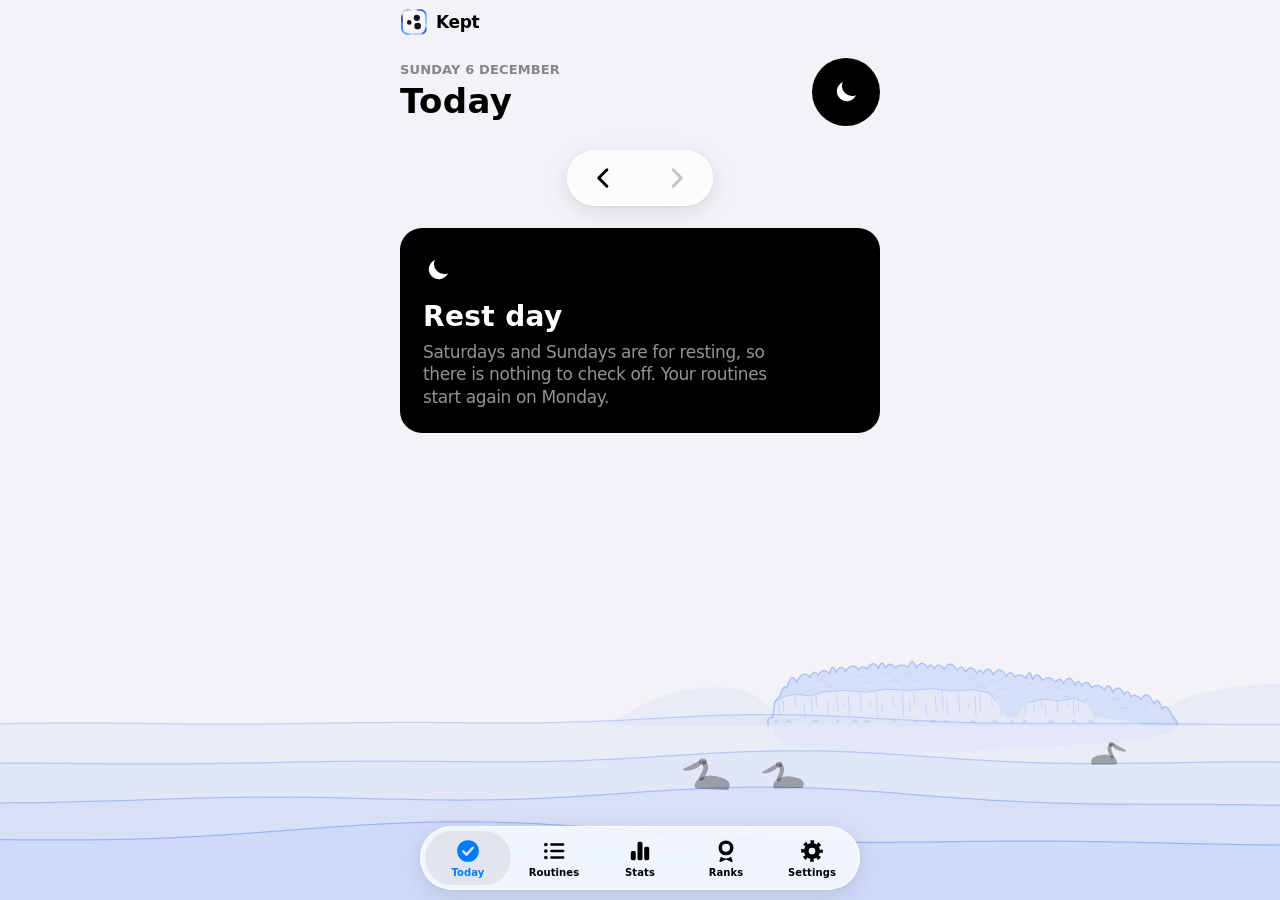
==== commit 9531fa57: "let it be christmas - new theme" ====
--- a/app/index.html
+++ b/app/index.html
@@ -24,9 +24,9 @@
 </head>
 <body>
 <header class="navbar"><img src="icons/icon.svg" alt="" width="28" height="28"><span>Kept</span></header>
-<div id="skin" aria-hidden="true"><i class="s1"></i><i class="s2"></i><i class="s3"></i><i class="s4"></i></div><!-- scenery slots a theme can dress -->
+<div id="skin" aria-hidden="true"><i class="s1"></i><i class="s2"></i><i class="s3"></i><i class="s4"></i><i class="s5"></i><i class="s6"></i></div><!-- scenery slots a theme can dress -->
 <canvas id="water" aria-hidden="true"></canvas>
-<div id="skin-front" aria-hidden="true"><i class="f1"></i><i class="f2"></i><i class="f3"></i><i class="f4"></i></div><!-- scenery slots in front of the lake -->
+<div id="skin-front" aria-hidden="true"><i class="f1"></i><i class="f2"></i><i class="f3"></i><i class="f4"></i><i class="f5"></i><i class="f6"></i></div><!-- scenery slots in front of the lake -->
 <div class="app" id="app"></div>
 
 <div class="tabs glass"><nav id="tabs" aria-label="Sections">
--- a/app/styles.css
+++ b/app/styles.css
@@ -761,3 +761,9 @@
 /* a little Vice City (20 Nov 2026): the glints twinkle with Miami pink and cyan halos, taking turns */
 .lightmode .sw.fx:nth-child(odd) .gl,.lightmode .row:nth-child(odd) .tile::before,.lightmode .rstat:nth-child(odd) .tile::before{filter:drop-shadow(0 0 2.5px var(--vc-pink))}
 .lightmode .sw.fx:nth-child(even) .gl,.lightmode .row:nth-child(even) .tile::before,.lightmode .rstat:nth-child(even) .tile::before{filter:drop-shadow(0 0 2.5px var(--vc-cyan))}
+/* open weekends (21 Nov 2026): four How often buttons fit a phone, the Weekend option's two day chips sit in the middle,
+   and the confirm for making weekends rest days again shows the rest-day moon */
+.seg.four button{padding:0 4px;font-size:14px;letter-spacing:-.03em}
+.daysrow.wk{justify-content:center;gap:12px}
+.daysrow.wk .dayc{width:auto;padding:0 20px;border-radius:999px} /* "Saturday" and "Sunday" written out, so the two are never confused */
+.wkicon svg{color:var(--ink)}
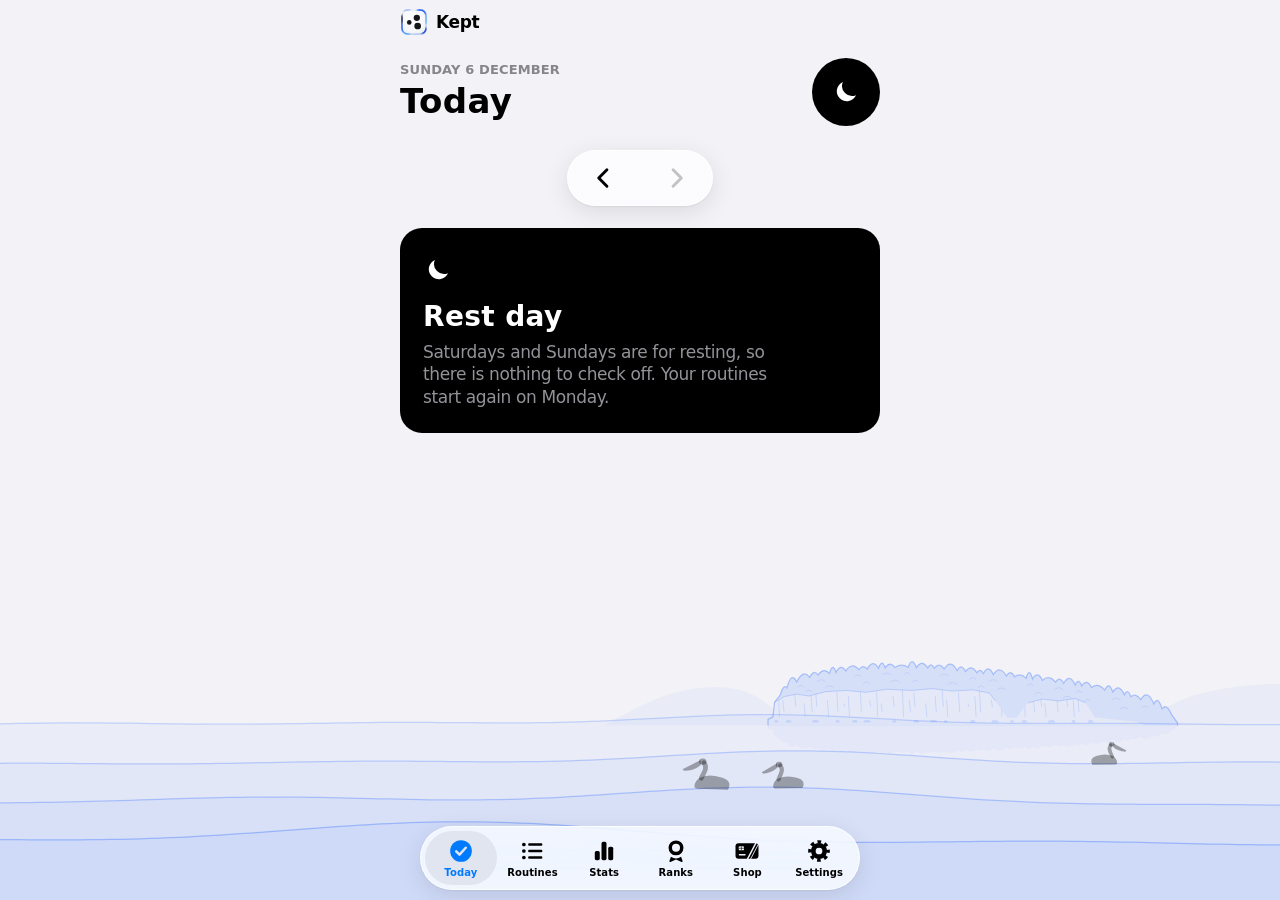
==== commit bb07892f: "shop to the app" ====
--- a/app/index.html
+++ b/app/index.html
@@ -18,7 +18,7 @@
 <!-- the appearance chosen in Settings (light or dark), applied before the page draws so it never flashes the other one -->
 <script>try{var t=JSON.parse(localStorage.getItem('kept-meta-v1')||'{}').theme;if(t==='light'||t==='dark')document.documentElement.setAttribute('data-theme',t)}catch(e){}</script>
 <link rel="stylesheet" href="styles.css">
-<!-- a theme from app/themes (Settings → Theme), added before the page draws so the standard look never flashes; ui.js checks it is still offered -->
+<!-- the theme in use (bought in the Shop), added before the page draws so the standard look never flashes; ui.js checks it is owned -->
 <script>try{var s=JSON.parse(localStorage.getItem('kept-meta-v1')||'{}').skin;if(typeof s==='string'&&/^[a-z0-9-]+$/.test(s)){document.documentElement.setAttribute('data-skin',s);document.write('<link rel="stylesheet" id="skinCss" href="themes/'+s+'/theme.css">')}}catch(e){}</script>
 <script type="module" src="js/ui.js"></script>
 </head>
@@ -34,10 +34,12 @@
   <button data-tab="routines"><svg viewBox="0 0 24 24" aria-hidden="true"><g fill="currentColor"><circle cx="4.5" cy="6" r="1.7"/><circle cx="4.5" cy="12" r="1.7"/><circle cx="4.5" cy="18" r="1.7"/></g><path d="M9.5 6h11M9.5 12h11M9.5 18h11" stroke="currentColor" stroke-width="2.2" stroke-linecap="round"/></svg><span>Routines</span></button>
   <button data-tab="stats"><svg viewBox="0 0 24 24" fill="currentColor" aria-hidden="true"><rect x="3.5" y="12" width="4.6" height="8.5" rx="1.5"/><rect x="9.7" y="3.5" width="4.6" height="17" rx="1.5"/><rect x="15.9" y="8" width="4.6" height="12.5" rx="1.5"/></svg><span>Stats</span></button>
   <button data-tab="ranks"><svg viewBox="0 0 24 24" fill="currentColor" aria-hidden="true"><path d="M12 2.2a6.9 6.9 0 1 1 0 13.8 6.9 6.9 0 0 1 0-13.8zm0 3.2a3.7 3.7 0 1 0 0 7.4 3.7 3.7 0 0 0 0-7.4z" fill-rule="evenodd"/><path d="M7.3 17.3a8.6 8.6 0 0 0 9.4 0l1.4 4a.7.7 0 0 1-1 .8L12 19.9l-5.1 2.2a.7.7 0 0 1-1-.8z"/></svg><span>Ranks</span></button>
+  <button data-tab="shop"><svg viewBox="0 0 24 24" aria-hidden="true"><mask id="shopcard"><rect width="24" height="24" fill="#fff"/><rect x="4.4" y="7.6" width="4.8" height="3.8" rx=".9" fill="#000"/><path d="M4.4 9.5h4.8M6.8 7.6v3.8" stroke="#fff" stroke-width=".55"/><path d="M11.4 20 19.8 4h1.5L12.9 20Z" fill="#000"/><path d="M14.6 20 23 4h.8L15.4 20Z" fill="#000"/><rect x="4.4" y="14.8" width="6.4" height="1.3" rx=".65" fill="#000"/></mask><rect x="1.4" y="4.8" width="21.2" height="14.4" rx="2.8" fill="currentColor" mask="url(#shopcard)"/></svg><span>Shop</span></button>
   <button data-tab="settings"><svg viewBox="0 0 24 24" aria-hidden="true"><circle cx="12" cy="12" r="8.4" fill="none" stroke="currentColor" stroke-width="3.2" stroke-dasharray="3.3 3.3" stroke-dashoffset="1.65"/><path fill="currentColor" fill-rule="evenodd" d="M12 4.6a7.4 7.4 0 1 1 0 14.8 7.4 7.4 0 0 1 0-14.8zm0 4.3a3.1 3.1 0 1 0 0 6.2 3.1 3.1 0 0 0 0-6.2z"/></svg><span>Settings</span></button>
 </nav></div>
 
 <div id="sheetRoot"></div>
+<div id="previewRoot"></div><!-- Shop → Preview: its top and bottom bars -->
 <div id="doneRoot"></div>
 <div class="toast glass" id="toast" role="status" hidden></div>
 </body>
--- a/app/styles.css
+++ b/app/styles.css
@@ -21,6 +21,7 @@
   --fxpy:0px; --fxpb:12px; --fxps:3px; --fxpa:65%;
   --fx-hi:100%; --fx-pick:0%;
   --vacation:#5AC8FA; --vac-ink:#1B6B93; /* vacation days: Apple sky blue, the lake's colour; the pelican is drawn in vac-ink */
+  --tag:#BF4800; /* Shop: the small label above a theme ("New"), Apple's orange */
   --glass:rgba(255,255,255,.72); --glass-line:rgba(255,255,255,.75); --glass-shadow:0 6px 24px rgba(0,0,0,.1),0 1px 2px rgba(0,0,0,.06);
   --water-rgb:31, 94, 255; --water-alpha:.07; /* the lake's blue, from the owner's website */
   --hair:.5px; --radius:22px;
@@ -35,7 +36,7 @@
   --fill:rgba(118,118,128,.24); --fill-2:rgba(120,120,128,.36); --seg-on:#636366;
   --tint:#0A84FF; --tint-soft:rgba(10,132,255,.2); --green:#30D158; --danger:#FF453A;
   --rest-line:rgba(255,255,255,.18); --water-alpha:.09;
-  --vacation:#64D2FF; --vac-ink:#A5E4FF; --pl-eye:#1C1C1E;
+  --vacation:#64D2FF; --vac-ink:#A5E4FF; --pl-eye:#1C1C1E; --tag:#FF9F0A;
   --n-green:#39FF14; --n-blue:#1F51FF; --n-purple:#BC13FE; --n-teal:#00F5D4; --n-orange:#FF5F1F;
   --n-green-ink:#000; --n-blue-ink:#fff; --n-purple-ink:#fff; --n-teal-ink:#000; --n-orange-ink:#fff;
   --fxy:0px; --fxb1:5px; --fxs1:1px; --fxa1:35%; --fxb2:16px; --fxs2:4px; --fxa2:70%;
@@ -50,7 +51,7 @@
   --fill:rgba(118,118,128,.24); --fill-2:rgba(120,120,128,.36); --seg-on:#636366;
   --tint:#0A84FF; --tint-soft:rgba(10,132,255,.2); --green:#30D158; --danger:#FF453A;
   --rest-line:rgba(255,255,255,.18); --water-alpha:.09;
-  --vacation:#64D2FF; --vac-ink:#A5E4FF; --pl-eye:#1C1C1E;
+  --vacation:#64D2FF; --vac-ink:#A5E4FF; --pl-eye:#1C1C1E; --tag:#FF9F0A;
   --n-green:#39FF14; --n-blue:#1F51FF; --n-purple:#BC13FE; --n-teal:#00F5D4; --n-orange:#FF5F1F;
   --n-green-ink:#000; --n-blue-ink:#fff; --n-purple-ink:#fff; --n-teal-ink:#000; --n-orange-ink:#fff;
   --fxy:0px; --fxb1:5px; --fxs1:1px; --fxa1:35%; --fxb2:16px; --fxs2:4px; --fxa2:70%;
@@ -556,7 +557,7 @@
 /* floating glass tab bar */
 .tabs{position:fixed;z-index:20;left:max(16px,env(safe-area-inset-left,0px));right:max(16px,env(safe-area-inset-right,0px));margin:0 auto;max-width:440px;
   bottom:max(10px,calc(env(safe-area-inset-bottom,0px) - 8px));border-radius:999px;padding:4px}
-.tabs nav{display:grid;grid-template-columns:repeat(5,1fr)}
+.tabs nav{display:grid;grid-template-columns:repeat(6,1fr)}
 .tabs button{display:flex;flex-direction:column;align-items:center;justify-content:center;gap:2px;height:54px;border:0;border-radius:999px;background:transparent;
   color:var(--ink);font-size:10px;font-weight:600;letter-spacing:.01em;transition:background-color .2s,color .2s}
 .tabs svg{width:26px;height:26px}
@@ -767,3 +768,81 @@
 .daysrow.wk{justify-content:center;gap:12px}
 .daysrow.wk .dayc{width:auto;padding:0 20px;border-radius:999px} /* "Saturday" and "Sunday" written out, so the two are never confused */
 .wkicon svg{color:var(--ink)}
+
+/* ---------- Shop: Pelican Coins and themes (ui.js renderShop) ---------- */
+.coin{display:block;flex:none}
+.coinpill{flex:none;display:flex;align-items:center;gap:6px;height:40px;padding:0 14px 0 9px;border-radius:999px;font-size:17px;font-weight:700}
+.coincard{display:flex;align-items:center;gap:14px;padding:12px 16px}
+.coinpile{position:relative;flex:none;width:74px;height:62px} /* three coins: two small ones tilted behind, the main one in front */
+.coinpile img{position:absolute;height:auto}
+.coinpile img:nth-child(1){left:4px;top:10px;width:30px;transform:rotate(-14deg)}
+.coinpile img:nth-child(2){right:4px;top:6px;width:30px;transform:rotate(12deg)}
+.coinpile img:nth-child(3){left:13px;top:12px;width:48px}
+.coincard .eyebrow{margin:0}
+.coinnum{font-family:var(--font-round);font-size:28px;font-weight:700;line-height:1.1}
+.coincard .hint{font-size:15px;color:var(--muted)}
+.shopseg{margin-top:16px}
+.shoptitle{margin:28px 0 14px;text-align:center;font-size:24px;font-weight:700;letter-spacing:-.02em}
+/* a theme's card, like Apple lists its products: label, picture, light and dark dots, name, one line, price, Buy, Preview */
+.tgrid{display:grid;grid-template-columns:repeat(2,minmax(0,1fr));gap:12px}
+.tcard{display:flex;flex-direction:column;align-items:center;min-width:0;padding:16px 10px 12px;border-radius:28px;background:var(--surface);text-align:center;box-shadow:0 6px 22px rgba(0,0,0,.08)}
+.ttag{height:16px;margin:0 0 12px;font-size:12px;font-weight:600;color:var(--tag)}
+.tpic{display:block;width:100%;height:240px;border-radius:20px;object-fit:cover;object-position:50% 72%}
+.tdots{display:flex;gap:2px;margin-top:12px}
+.tdots button{width:28px;height:28px;display:grid;place-items:center;padding:0;border:0;background:transparent}
+.tdots i{width:14px;height:14px;border-radius:50%;box-shadow:inset 0 0 0 1px rgba(0,0,0,.15)}
+.tdots button[aria-pressed="true"] i{box-shadow:0 0 0 2px var(--surface),0 0 0 3.5px var(--muted)}
+.tcard h3{margin:8px 0 0;font-size:19px;font-weight:700;line-height:1.2;letter-spacing:-.02em}
+.tshort{min-height:35px;margin:6px 4px 0;font-size:13px;line-height:1.35;color:var(--muted)}
+.tprice{display:flex;align-items:center;gap:5px;margin:12px 0 0;font-size:13px;color:var(--muted)}
+.tprice b{font-size:15px;font-weight:600;color:var(--ink)}
+.tbuy{min-height:40px;margin-top:14px;padding:0 24px;border:0;border-radius:999px;background:var(--tint);color:#fff;font-size:15px;font-weight:600;transition:transform .15s}
+.tbuy:active{transform:scale(.95)}
+.tbuy.off{background:var(--fill);color:var(--muted)}
+.tmore{min-height:40px;margin-top:4px;padding:0 10px;border:0;background:transparent;color:var(--tint);font-size:15px}
+.shopnote{text-align:center}
+.shopnote h3{font-size:17px;font-weight:600}
+.shopnote p{margin:6px 0 12px;font-size:15px;color:var(--muted)}
+/* Owned and Settings → Theme: a row with a small picture of the look */
+.row.throw{min-height:72px;padding-block:10px}
+.thumb{flex:none;width:52px;height:52px;border-radius:12px;object-fit:cover;object-position:50% 85%}
+.pickmark.on{visibility:visible}
+/* Buy and Use ask first: the pop-up has the theme's picture */
+.buycard .buypic{display:block;width:100%;height:150px;margin:20px 0 14px;border-radius:18px;object-fit:cover;object-position:50% 85%}
+.primary.withcoin{display:flex;align-items:center;justify-content:center;gap:7px}
+.primary.quiet{background:var(--fill);color:var(--ink)}
+/* Preview: the real theme on today's screen; the tab bar and top bar give way to the preview's bars, and the screen can't be tapped */
+body.previewing .tabs,body.previewing .navbar{visibility:hidden}
+body.previewing #app{pointer-events:none}
+.pvbar{position:fixed;z-index:25;inset:0 0 auto;display:flex;align-items:center;gap:10px;border-width:0 0 var(--hair);border-radius:0;
+  padding:calc(4px + env(safe-area-inset-top,0px)) max(12px,env(safe-area-inset-right,0px)) 4px max(12px,env(safe-area-inset-left,0px))}
+.pvbar .gbtn{background:var(--fill)}
+.pvtitle{flex:1;min-width:0;display:flex;flex-direction:column;text-align:center}
+.pvtitle span{font-size:12px;font-weight:600;text-transform:uppercase;color:var(--muted)}
+.pvtitle b{font-size:17px;font-weight:600}
+.pvpanel{position:fixed;z-index:25;left:max(12px,env(safe-area-inset-left,0px));right:max(12px,env(safe-area-inset-right,0px));bottom:max(14px,env(safe-area-inset-bottom,0px));
+  max-width:460px;margin:0 auto;padding:14px;border-radius:28px;display:flex;flex-direction:column;gap:10px}
+.pvpanel p{margin:0 4px;font-size:14px;text-align:center;color:var(--muted)}
+/* after buying: the theme renders in 30px blocks, ring by ring from the middle (ui.js showUnlock), then "yours" with Use now and Later */
+.unlock{position:fixed;inset:0;z-index:35;overflow:hidden;background:#0E0E12;outline:none}
+.ul-tiles i{position:absolute;width:30px;height:30px;background:var(--c);animation:ulPop .26s steps(3,end) var(--d) backwards} /* backwards: hidden until its turn, then fully shown (a stepped end can stop a step short) */
+.ul-tiles b{display:block;width:100%;height:100%;background-image:var(--img);background-size:var(--bs);animation:ulShow .16s steps(2,end) var(--d2) backwards}
+.unlock.still .ul-tiles{position:absolute;inset:0;background:var(--img) center/cover no-repeat}
+@keyframes ulPop{from{transform:scale(0);opacity:0}to{transform:scale(1);opacity:1}}
+@keyframes ulShow{from{opacity:0}to{opacity:1}}
+.ul-panel{position:absolute;left:max(12px,env(safe-area-inset-left,0px));right:max(12px,env(safe-area-inset-right,0px));bottom:max(14px,env(safe-area-inset-bottom,0px));
+  max-width:460px;margin:0 auto;padding:18px 16px 16px;border-radius:28px;color:var(--ink)}
+.ul-row{display:flex;justify-content:space-between;align-items:baseline;gap:12px;margin-bottom:12px;font-size:17px;font-weight:600}
+.ul-pct{font-size:15px;color:var(--muted)}
+.ul-bar{height:6px;border-radius:3px;overflow:hidden;background:var(--fill)}
+.ul-bar i{display:block;width:0;height:100%;border-radius:3px;background:var(--tint);transition:width .1s linear}
+.ul-done{display:flex;flex-direction:column;align-items:center;gap:6px;text-align:center}
+.ul-done[hidden],.ul-load[hidden]{display:none}
+.ul-tick{width:52px;height:52px;margin-bottom:6px;border-radius:50%;background:var(--tint);display:grid;place-items:center;animation:ulPopIn .42s cubic-bezier(.2,.9,.3,1.2) both}
+.ul-tick svg{width:28px;height:28px}
+.ul-done h2{font-size:22px;font-weight:700;animation:ulRise .3s ease-out .12s both}
+.ul-done p{margin:0;font-size:15px;color:var(--muted);animation:ulRise .3s ease-out .18s both}
+.ul-done .primary{margin-top:12px;animation:ulRise .3s ease-out .24s both}
+.ul-done .wcancel{border-radius:999px;font-weight:600;animation:ulRise .3s ease-out .28s both}
+@keyframes ulPopIn{0%{transform:scale(.5);opacity:0}70%{transform:scale(1.08);opacity:1}100%{transform:scale(1)}}
+@keyframes ulRise{from{transform:translateY(10px);opacity:0}to{transform:none;opacity:1}}
